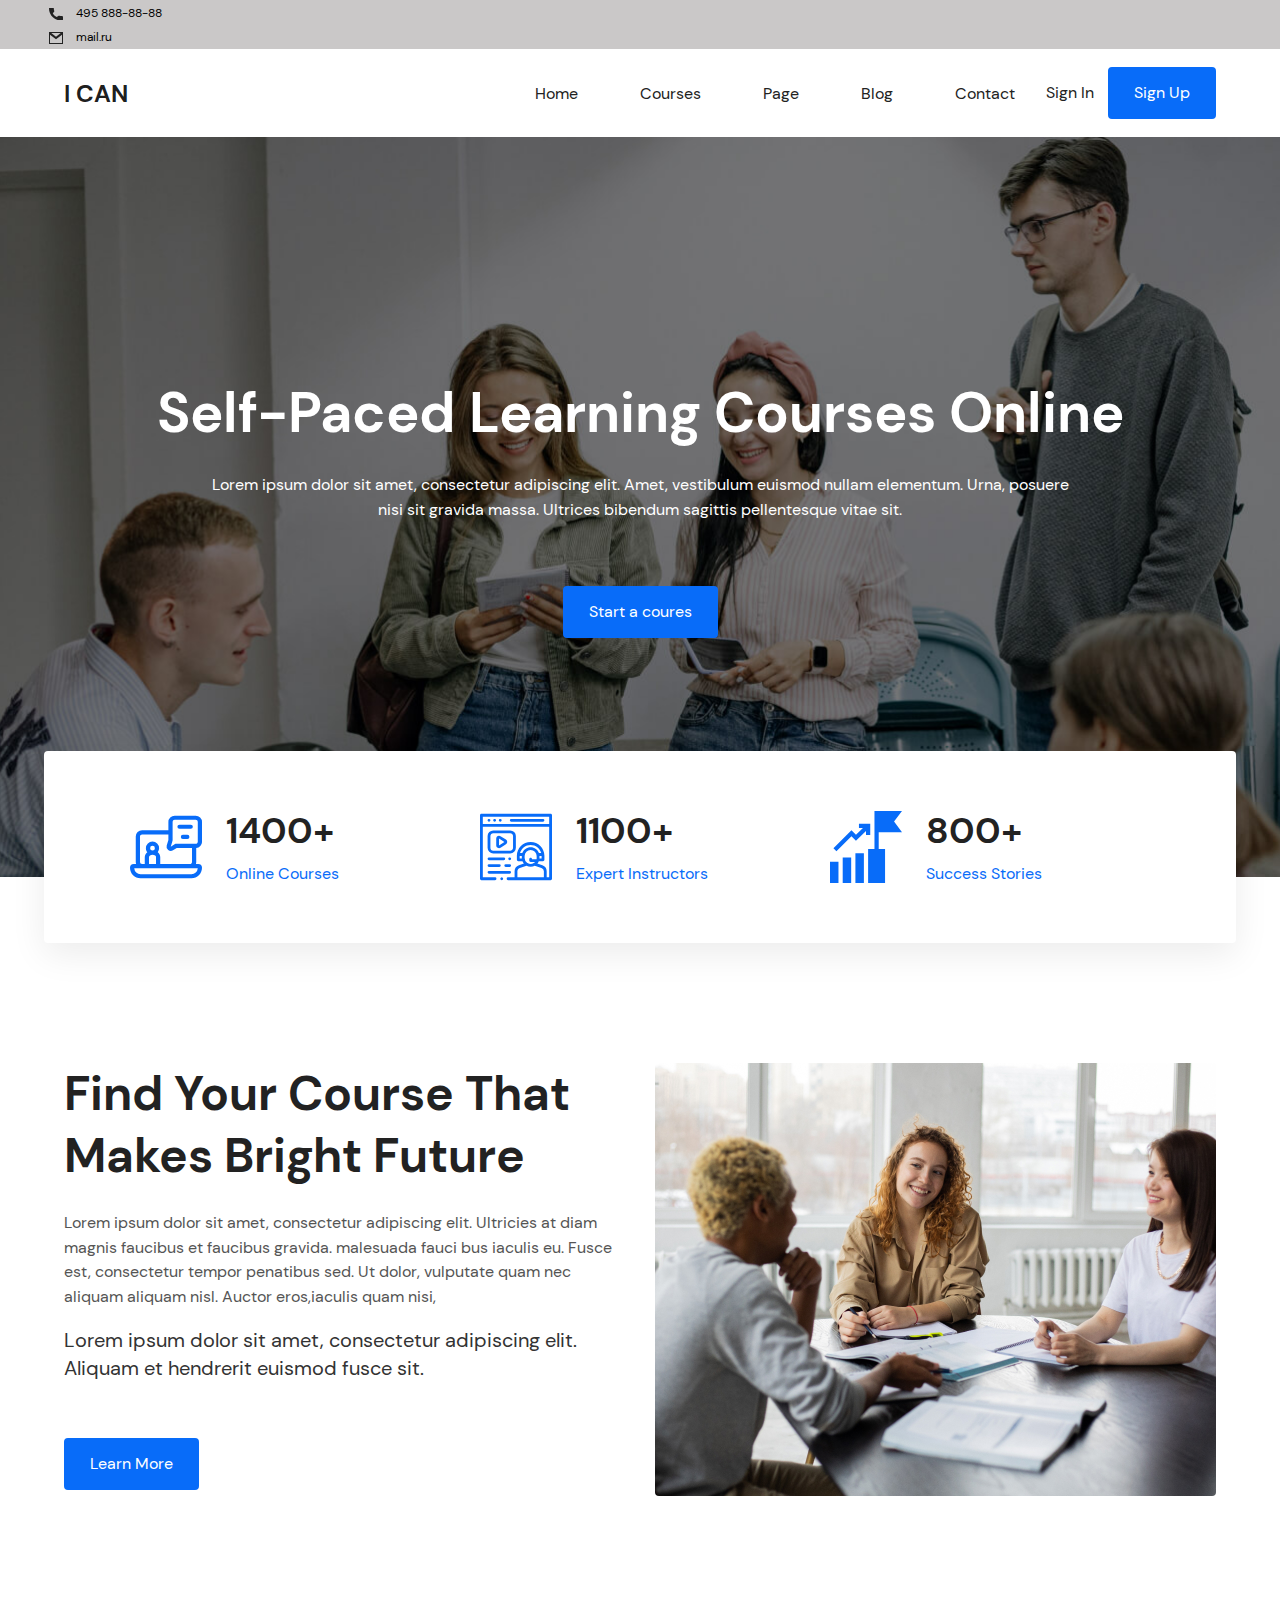
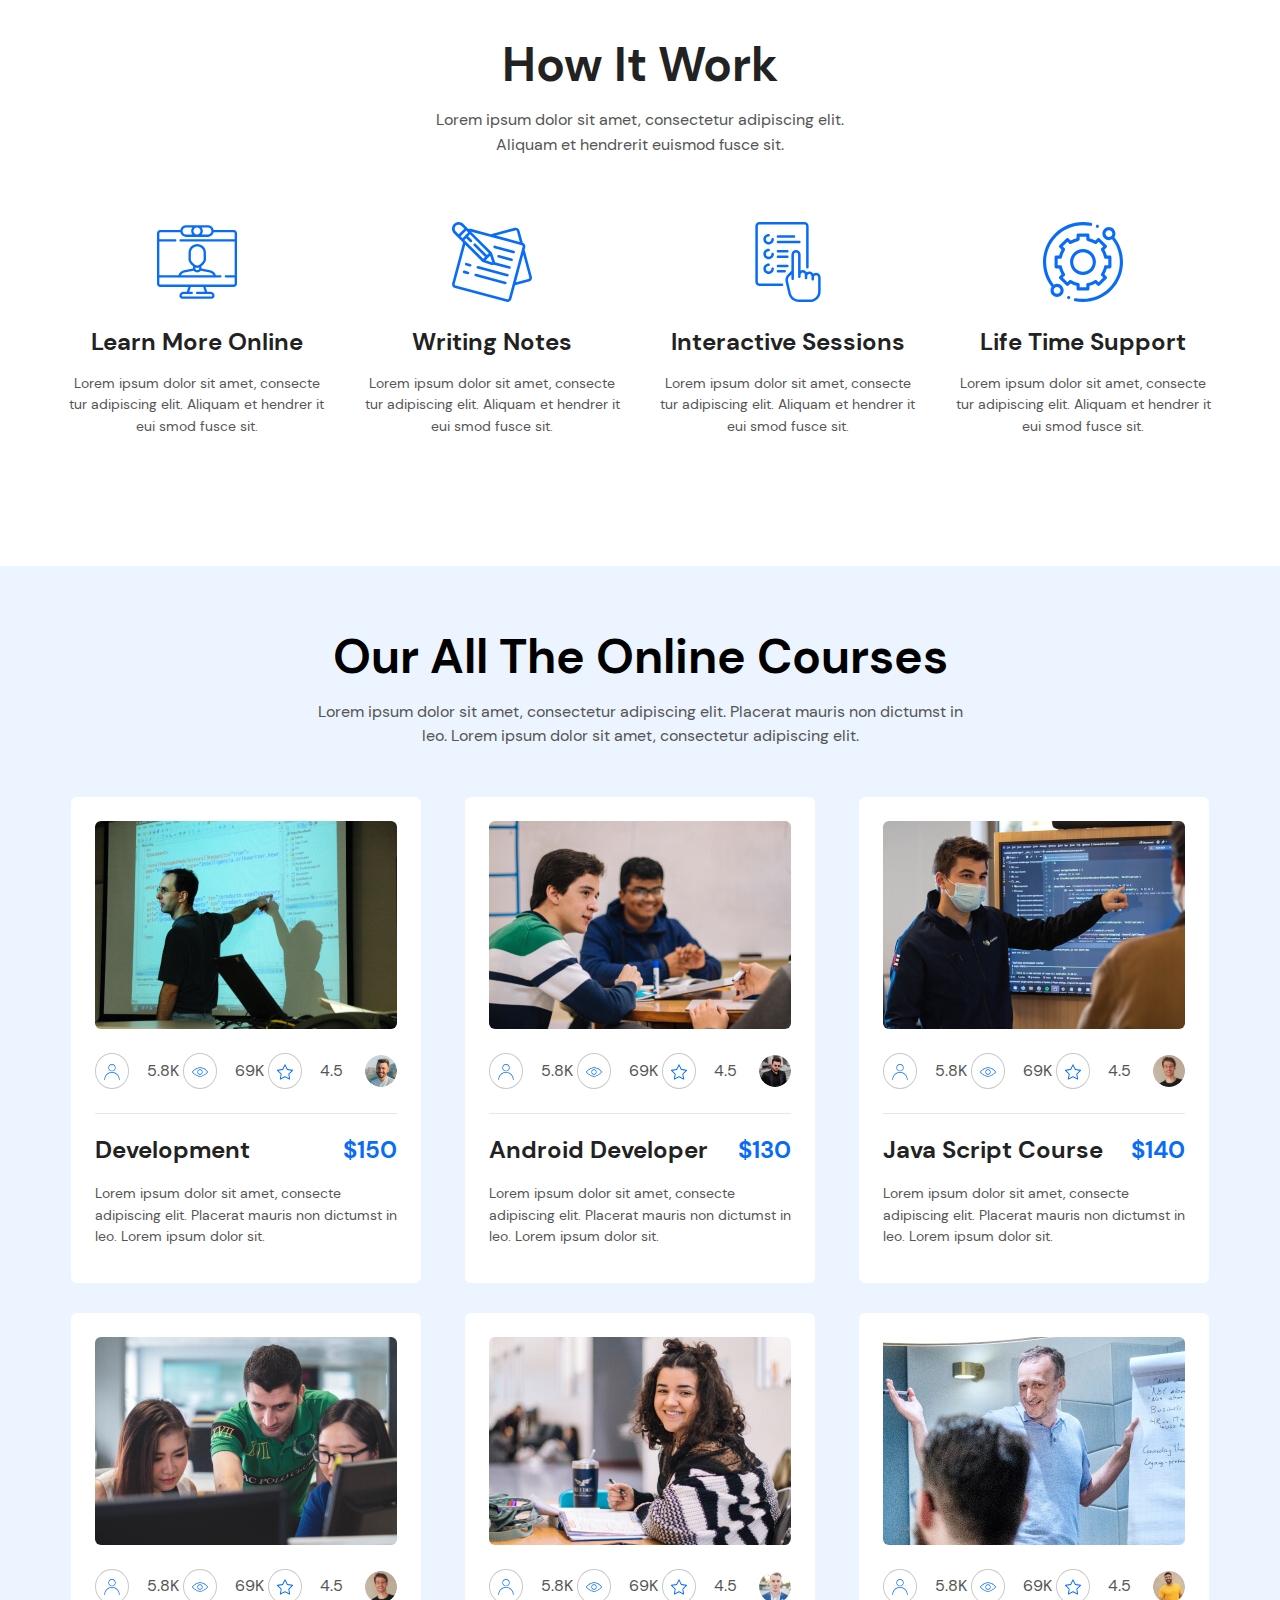
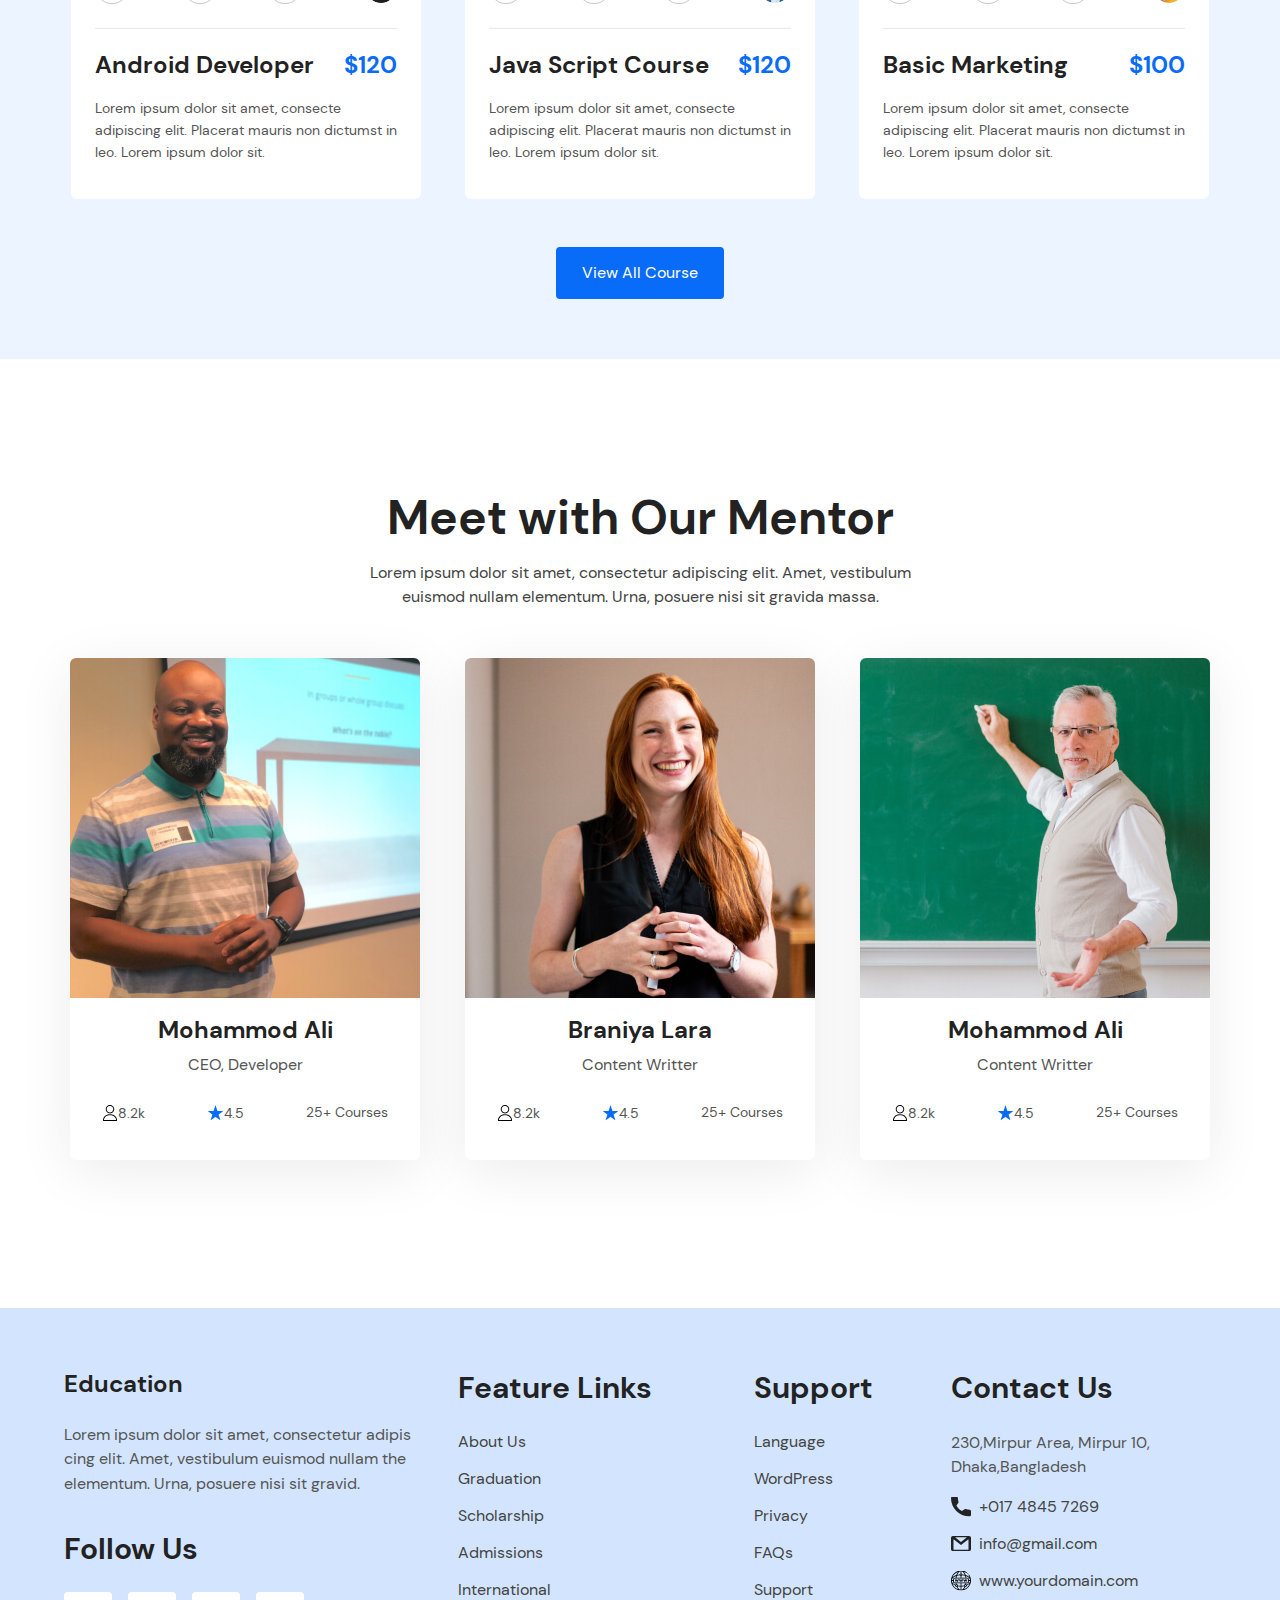
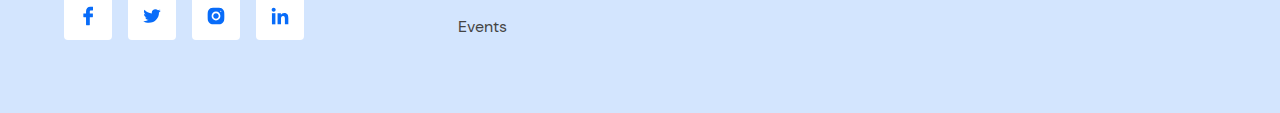
==== index.html @ 91c71908 "added all files" ====
<!DOCTYPE html>
<html lang="zxx">

<head>
  <meta charset="UTF-8">
  <meta http-equiv="X-UA-Compatible" content="IE=edge">
  <meta name="viewport" content="width=device-width, initial-scale=1.0">
  <title>EDUCATION</title>
  <!-- FONTAWESOME -->
  <link rel="stylesheet" href="https://cdnjs.cloudflare.com/ajax/libs/font-awesome/6.0.0/css/all.min.css"
    integrity="sha512-9usAa10IRO0HhonpyAIVpjrylPvoDwiPUiKdWk5t3PyolY1cOd4DSE0Ga+ri4AuTroPR5aQvXU9xC6qOPnzFeg=="
    crossorigin="anonymous" referrerpolicy="no-referrer" />
  <!-- BOOTSTRAP -->
  <link rel="stylesheet" href="https://cdn.jsdelivr.net/npm/bootstrap@4.3.1/dist/css/bootstrap.min.css"
    integrity="sha384-ggOyR0iXCbMQv3Xipma34MD+dH/1fQ784/j6cY/iJTQUOhcWr7x9JvoRxT2MZw1T" crossorigin="anonymous">
  <!-- Stylesheets -->
  <link rel="stylesheet" href="css/normalize.css">
  <link rel="stylesheet" href="css/styles.css">
</head>

<body>
  
  <div class="top-box">
    <div class="container">
      <div class="row">
        <div class="col-xs-12">
          <ul class="top-list">
            <li>
              <a class="text-decoration-none" href="#"><img src="imgs/phone_icon.svg" alt="img">
                495 888-88-88 </a>
            </li>
            <a href="mailto:mail.ru" class="text-decoration-none">
              <li class=" justify-content-end">
                <img src="imgs/mail_icon.svg" alt="">
                mail.ru
              </li>
            </a>
           
          </ul>
        </div>
      </div>
    </div>

    
  </div>
  
  
  <!-- SITE-HEADER -->
  <header class="site-header" id="Home">
    <nav class="navbar navbar-expand-lg navbar-light ">
      <div class="container">
        <a class="navbar-brand site-logo-link" href="#">I CAN</a>
        <button class="navbar-toggler" type="button" data-bs-toggle="collapse" data-bs-target="#navbarNav" aria-controls="navbarNav" aria-expanded="false" aria-label="Toggle navigation">
          <span class="navbar-toggler-icon"></span>
        </button>
        <div class="collapse navbar-collapse justify-content-end text-center" id="navbarNav">
          <ul class="navbar-nav">
            <li class="nav-item sitenav-item">
              <a class="sitenav-item-link" aria-current="page" href="#">Home</a>
            </li>
            <li class="nav-item sitenav-item">
              <a class="sitenav-item-link" href="#">Courses</a>
            </li>
            <li class="nav-item sitenav-item">
              <a class="sitenav-item-link" href="#">Page</a>
            </li>
            <li class="nav-item sitenav-item">
              <a class="sitenav-item-link" href="#">Blog</a>
            </li>
            <li class="nav-item sitenav-item" >
              <a class="sitenav-item-link" href="#">Contact </a>
            </li>
            <div class="header-right justify-content-end nav-item ">
              <a class="site-signin" href="#">Sign In</a> 
              <a class="button header-button" href="#">Sign Up</a>
            </div>
          </ul>
        </div>
        
      </div>
      
    </nav>
  </header>
  <!-- MAIN-CONTENT -->
  <main class="main-content">
    <!-- HERO -->
    <section class="hero">
      <div class="hero-container container">
        <div class="row">
          <div class="col-lg-12 col-md-12 col-xs-12 text-center">
            <h2 class="hero-heading">Self-Paced Learning Courses Online</h2>
            <p class="hero-text">Lorem ipsum dolor sit amet, consectetur adipiscing elit. Amet, vestibulum euismod
              nullam elementum. Urna, posuere nisi sit gravida massa. Ultrices bibendum sagittis pellentesque vitae sit.
            </p>
            <a class="button hero-button" href="#">Start a coures</a>
          </div>
        </div>
      </div>
    </section>
    <!-- HERO-BOTTOM -->
    <section class="hero-bottom">
      <h2 class="visually-hidden">hero-bottom</h2>
      <div class="container hero-bottom-container">
        <div class="row">
          <div class="col-lg-4 col-md-4 col-sm-4 d-flex align-items-center">
            <img class="hero-bottom-img" src="imgs/online-courses.svg" alt="" width="72" height="72">
            <div class="hero-bottom-box">
              <div class="exact-information">1400+</div>
              <div class="about-the-course">Online Courses</div>
            </div>
          </div>
          <div class="col-lg-4 col-md-4 col-sm-4 d-flex align-items-center">
            <img class="hero-bottom-img" src="imgs/expert-instructors.svg" alt="" width="72" height="72">
            <div class="hero-bottom-box">
              <div class="exact-information">1100+</div>
              <div class="about-the-course">Expert Instructors</div>
            </div>
          </div>
          <div class="col-lg-4 col-md-4 col-sm-4 d-flex align-items-center">
            <img class="hero-bottom-img" src="imgs/success-stories.svg" alt="" width="72" height="72">
            <div class="hero-bottom-box">
              <div class="exact-information">800+</div>
              <div class="about-the-course">Success Stories</div>
            </div>
          </div>
        </div>
      </div>
    </section>
    <!-- ====== COURSE STARTING ===== -->
    <section class="course" id="Blog"> 
      <div class="container">
        <div class="row">
          <div class="col-sm-12 col-md-6 col-lg-6 ">
            <h2 class="course-heading">Find Your Course That <br> Makes Bright Future</h2>
            <p class="couse-text-1">Lorem ipsum dolor sit amet, consectetur adipiscing elit. Ultricies at diam magnis
              faucibus et faucibus gravida. malesuada fauci bus iaculis eu. Fusce est, consectetur tempor penatibus sed.
              Ut dolor, vulputate quam nec aliquam aliquam nisl. Auctor eros,iaculis quam nisi, </p>
            <p class="course-text">Lorem ipsum dolor sit amet, consectetur adipiscing elit. Aliquam et hendrerit euismod
              fusce sit. </p> <br>
            <a href="#" class="Learn_more button mb-4">Learn More</a>
          </div>
          <div class="col-sm-12 col-md-6 col-lg-6 text-center">
            <div class="image">
              <img class="course-img" src="imgs/pexels-monstera-1.jpg" alt="jpg" width="595" height="433">
            </div>
          </div>
        </div>
      </div>
    </section>
    <!-- ====== COURSE END ===== -->
    <!-- ====== HOW IT WORK STARTING ===== -->
    <section class="how-it-work" id="Contact">
      <div class="container">
        <div class="row">
          <div class="col-12 text-center">
            <h2 class="how-it-work-heading">How It Work</h2>
            <p class="text-heading">Lorem ipsum dolor sit amet, consectetur adipiscing elit. <br> Aliquam et hendrerit
              euismod fusce sit. </p>
          </div>
        </div>
        <div class="row">
          <div class="col-sm-12 col-md-6 col-lg-3 text-center mt-3">
            <img class="how-it-work-img" src="./imgs/online-learning1.svg" alt="image">
            <h4 class="how-it-work-item-heading">Learn More Online</h4>
            <p class="how-it-work-item-text">Lorem ipsum dolor sit amet, consecte tur adipiscing elit. Aliquam et
              hendrer it eui smod fusce sit.</p>
          </div>
          <div class="col-sm-12 col-md-6 col-lg-3 text-center mt-3">
            <img class="how-it-work-img " src="./imgs/notes1.svg" alt="image">
            <h4 class="how-it-work-item-heading">Writing Notes</h4>
            <p class="how-it-work-item-text">Lorem ipsum dolor sit amet, consecte tur adipiscing elit. Aliquam et
              hendrer it eui smod fusce sit.</p>
          </div>
          <div class="col-sm-12 col-md-6 col-lg-3 text-center mt-3">
            <img class="how-it-work-img " src="./imgs/choices1.svg" alt="image">
            <h4 class="how-it-work-item-heading">Interactive Sessions</h4>
            <p class="how-it-work-item-text">Lorem ipsum dolor sit amet, consecte tur adipiscing elit. Aliquam et
              hendrer it eui smod fusce sit.</p>
          </div>
          <div class="col-sm-12 col-md-6 col-lg-3 text-center mt-3">
            <img class="how-it-work-img " src="./imgs/technical-support1.svg" alt="image">
            <h4 class="how-it-work-item-heading">Life Time Support</h4>
            <p class="how-it-work-item-text">Lorem ipsum dolor sit amet, consecte tur adipiscing elit. Aliquam et
              hendrer it eui smod fusce sit.</p>
          </div>
        </div>
      </div>
    </section>
    <!-- ====== HOW IT WORK END ===== -->
    <!-- ====== OUR-COURSES STARTING ===== -->
    <section class="our-courses" id="Courses">
      <div class="container text-center">
        <div class="row">
          <div class="col-12 text-center">
            <h2 class="our-courses-heading">Our All The Online Courses</h2>
            <p class="our-courses-text">Lorem ipsum dolor sit amet, consectetur adipiscing elit. Placerat mauris non
              dictumst in <br> leo. Lorem ipsum dolor sit amet, consectetur adipiscing elit.</p>
          </div>
        </div>
        <div class="row our-courses-items  text-center">
          <div class="col-sm-12 col-md-6 col-lg-4 text-center our-courses-item">
            <img class="our-courses-img" src="./imgs/wonderlane-unsplash1.jpg" alt="wonderlane" width="320"
              height="208">
            <div class="ellipse d-flex justify-content-between">
              <div class="observers d-flex">
                <button class="user-button"><img class="user-img" src="./imgs/user(2)1.svg" alt="user"></button>
                <div class="followers">5.8K</div>
              </div>
              <div class="observers d-flex">
                <button class="user-button"><img class="user-img" src="./imgs/visibility1.svg"
                    alt="visibility"></button>
                <div class="followers">69K</div>
              </div>
              <div class="observers d-flex">
                <button class="user-button" type="button"><img class="user-img" src="./imgs/star1.svg"
                    alt="star"></button>
                <div class="followers">4.5</div>
              </div>
              <img class="ellipse-img" src="imgs/development-man.jpg" alt="Ellipse" width="32" height="32">
            </div>
            <div class="sciense">
              <div class="course-price d-flex justify-content-between">
                <h4 class="ellipse-heading">Development</h4>
                <span class="ellipce-pricing">$150</span>
              </div>
              <p>Lorem ipsum dolor sit amet, consecte adipiscing elit. Placerat mauris non dictumst in leo. Lorem ipsum
                dolor sit.</p>
            </div>


          </div>
          <div class="col-sm-12 col-md-6 col-lg-4 text-center our-courses-item">
            <img class="our-courses-img" src="./imgs/android-developer.jpg" alt="wonderlane" width="320" height="208"
              srcset="imgs/android-developer.jpg 1x, imgs/android-developer@2x.jpg 2x">
            <div class="ellipse d-flex justify-content-between">
              <div class="observers d-flex">
                <button class="user-button"><img class="user-img" src="./imgs/user(2)1.svg" alt="user"></button>
                <div class="followers">5.8K</div>
              </div>
              <div class="observers d-flex">
                <button class="user-button"><img class="user-img" src="./imgs/visibility1.svg"
                    alt="visibility"></button>
                <div class="followers">69K</div>
              </div>
              <div class="observers d-flex">
                <button class="user-button"><img class="user-img" src="./imgs/star1.svg" alt="star"></button>
                <div class="followers">4.5</div>
              </div>
              <img class="ellipse-img" src="imgs/android-developer-man.jpg" alt="Ellipse" width="32" height="32">
            </div>
            <div class="sciense">
              <div class="course-price d-flex justify-content-between">
                <h4 class="ellipse-heading">Android Developer</h4>
                <span class="ellipce-pricing">$130</span>
              </div>
              <p>Lorem ipsum dolor sit amet, consecte adipiscing elit. Placerat mauris non dictumst in leo. Lorem ipsum
                dolor sit.</p>
            </div>


          </div>
          <div class="col-sm-12 col-md-6 col-lg-4 text-center our-courses-item">
            <img class="our-courses-img" src="./imgs/javascript-course.jpg" alt="wonderlane" width="320" height="208"
              srcset="./imgs/javascript-course.jpg 1x, ./imgs/javascript-course@2x.jpg 2x">
            <div class="ellipse d-flex justify-content-between">
              <div class="observers d-flex">
                <button class="user-button"><img class="user-img" src="./imgs/user(2)1.svg" alt="user"></button>
                <div class="followers">5.8K</div>
              </div>
              <div class="observers d-flex">
                <button class="user-button"><img class="user-img" src="./imgs/visibility1.svg"
                    alt="visibility"></button>
                <div class="followers">69K</div>
              </div>
              <div class="observers d-flex">
                <button class="user-button"><img class="user-img" src="./imgs/star1.svg" alt="star"></button>
                <div class="followers">4.5</div>
              </div>
              <img class="ellipse-img" src="./imgs/Ellipse23.svg" alt="Ellipse">
            </div>
            <div class="sciense">
              <div class="course-price d-flex justify-content-between">
                <h4 class="ellipse-heading">Java Script Course</h4>
                <span class="ellipce-pricing">$140</span>
              </div>
              <p>Lorem ipsum dolor sit amet, consecte adipiscing elit. Placerat mauris non dictumst in leo. Lorem ipsum
                dolor sit.</p>
            </div>


          </div>
          <div class="col-sm-12 col-md-6 col-lg-4 text-center our-courses-item">
            <img class="our-courses-img" src="./imgs/android-developer-2.jpg" alt="wonderlane" width="320" height="208"
              srcset="./imgs/android-developer-2.jpg 1x, ./imgs/android-developer-2@2x.jpg 2x">
            <div class="ellipse d-flex justify-content-between">
              <div class="observers d-flex">
                <button class="user-button"><img class="user-img" src="./imgs/user(2)1.svg" alt="user"></button>
                <div class="followers">5.8K</div>
              </div>
              <div class="observers d-flex">
                <button class="user-button"><img class="user-img" src="./imgs/visibility1.svg"
                    alt="visibility"></button>
                <div class="followers">69K</div>
              </div>
              <div class="observers d-flex">
                <button class="user-button"><img class="user-img" src="./imgs/star1.svg" alt="star"></button>
                <div class="followers">4.5</div>
              </div>
              <img class="ellipse-img" src="./imgs/Ellipse23.svg" alt="Ellipse">
            </div>
            <div class="sciense">
              <div class="course-price d-flex justify-content-between">
                <h4 class="ellipse-heading">Android Developer</h4>
                <span class="ellipce-pricing">$120</span>
              </div>
              <p>Lorem ipsum dolor sit amet, consecte adipiscing elit. Placerat mauris non dictumst in leo. Lorem ipsum
                dolor sit.</p>
            </div>


          </div>
          <div class="col-sm-12 col-md-6 col-lg-4 text-center our-courses-item">
            <img class="our-courses-img" src="./imgs/javascript-course-woman.jpg" alt="wonderlane" width="320"
              height="208" srcset="./imgs/javascript-course-woman.jpg 1x, ./imgs/javascript-course-woman@2x.jpg 2x">
            <div class="ellipse d-flex justify-content-between">
              <div class="observers d-flex">
                <button class="user-button"><img class="user-img" src="./imgs/user(2)1.svg" alt="user"></button>
                <div class="followers">5.8K</div>
              </div>
              <div class="observers d-flex">
                <button class="user-button"><img class="user-img" src="./imgs/visibility1.svg"
                    alt="visibility"></button>
                <div class="followers">69K</div>
              </div>
              <div class="observers d-flex">
                <button class="user-button"><img class="user-img" src="./imgs/star1.svg" alt="star"></button>
                <div class="followers">4.5</div>
              </div>
              <img class="ellipse-img" src="./imgs/javascript-course-mentor-2.jpg" alt="Ellipse" width="32" height="32">
            </div>
            <div class="sciense">
              <div class="course-price d-flex justify-content-between">
                <h4 class="ellipse-heading">Java Script Course</h4>
                <span class="ellipce-pricing">$120</span>
              </div>
              <p>Lorem ipsum dolor sit amet, consecte adipiscing elit. Placerat mauris non dictumst in leo. Lorem ipsum
                dolor sit.</p>
            </div>


          </div>
          <div class="col-sm-12 col-md-6 col-lg-4 text-center our-courses-item">
            <img class="our-courses-img" src="./imgs/basic-marketing.jpg" alt="wonderlane" width="320" height="208"
              srcset="./imgs/basic-marketing.jpg 1x, ./imgs/basic-marketing@2x.jpg 2x">
            <div class="ellipse d-flex justify-content-between">
              <div class="observers d-flex">
                <button class="user-button"><img class="user-img" src="./imgs/user(2)1.svg" alt="user"></button>
                <div class="followers">5.8K</div>
              </div>
              <div class="observers d-flex">
                <button class="user-button"><img class="user-img" src="./imgs/visibility1.svg"
                    alt="visibility"></button>
                <div class="followers">69K</div>
              </div>
              <div class="observers d-flex">
                <button class="user-button"><img class="user-img" src="./imgs/star1.svg" alt="star"></button>
                <div class="followers">4.5</div>
              </div>
              <img class="ellipse-img" src="imgs/basic-marketing-mentor.jpg" alt="Ellipse" width="32" height="32">
            </div>
            <div class="sciense">
              <div class="course-price d-flex justify-content-between">
                <h4 class="ellipse-heading">Basic Marketing</h4>
                <span class="ellipce-pricing">$100</span>
              </div>
              <p>Lorem ipsum dolor sit amet, consecte adipiscing elit. Placerat mauris non dictumst in leo. Lorem ipsum
                dolor sit.</p>
            </div>


          </div>

        </div>
        <a class="our-courses-button button" href="#">View All Course</a>
      </div>
    </section>
    <!-- ====== OUR-COURSES END ===== -->
    <!-- MENTORS -->
    <section class="mentors" id="Page">
      <div class="mentors-container container">
        <h2 class="mentors-heading text-center">Meet with Our Mentor</h2>
        <p class="mentors-theme text-center">Lorem ipsum dolor sit amet, consectetur adipiscing elit. Amet, vestibulum
          euismod nullam elementum. Urna, posuere nisi sit gravida massa.</p>
        <div class="row d-flex mentors-list text-center">
          <div class="col-lg-4 col-md-4 col-sm-4 mentors-item text-center">
            <img class="mentors-item-img" src="imgs/developer.jpg" alt="developer" width="368" height="340"
              srcset="imgs/developer.jpg 1x, imgs/developer@2x.jpg 2x">
            <div class="mentors-item-box">
              <h3 class="mentors-item-heading">Mohammod Ali</h3>
              <div class="mentor-field">CEO, Developer</div>
              <div class="observers d-flex justify-content-between">
                <div class="observers-item d-flex">
                  <img class="observers-item-img" src="imgs/user.png" alt="user" width="16" height="16"
                    srcset="imgs/user.png 1x , imgs/user@2x.png 2x">
                  <div class="views">8.2k</div>
                </div>
                <div class="observers-item d-flex">
                  <img class="observers-item-img" src="imgs/star.svg" alt="user" width="16" height="16">
                  <div class="views">4.5</div>
                </div>
                <div class="courses-number">25+ Courses</div>
              </div>
            </div>
          </div>
          <div class="col-lg-4 col-md-4 col-sm-4 mentors-item text-center">
            <img class="mentors-item-img" src="imgs/content-writter-girl.jpg" alt="content-writter-girl" width="368"
              height="340" srcset="imgs/content-writter-girl.jpg 1x, imgs/content-writter-girl@2x.jpg 2x">
            <div class="mentors-item-box">
              <h3 class="mentors-item-heading">Braniya Lara</h3>
              <div class="mentor-field">Content Writter</div>
              <div class="observers d-flex justify-content-between">
                <div class="observers-item d-flex">
                  <img class="observers-item-img" src="imgs/user.png" alt="user" width="16" height="16"
                    srcset="imgs/user.png 1x , imgs/user@2x.png 2x">
                  <div class="views">8.2k</div>
                </div>
                <div class="observers-item d-flex">
                  <img class="observers-item-img" src="imgs/star.svg" alt="user" width="16" height="16">
                  <div class="views">4.5</div>
                </div>
                <div class="courses-number">25+ Courses</div>
              </div>
            </div>
          </div>
          <div class="col-lg-4 col-md-4 col-sm-4 mentors-item text-center">
            <img class="mentors-item-img" src="imgs/content-writter-man.jpg" alt="content-writter-man" width="368"
              height="340" srcset="imgs/content-writter-man.jpg 1x, imgs/content-writter-man@2x.jpg 2x">
            <div class="mentors-item-box">
              <h3 class="mentors-item-heading">Mohammod Ali</h3>
              <div class="mentor-field">Content Writter</div>
              <div class="observers d-flex justify-content-between">
                <div class="observers-item d-flex">
                  <img class="observers-item-img" src="imgs/user.png" alt="user" width="16" height="16"
                    srcset="imgs/user.png 1x , imgs/user@2x.png 2x">
                  <div class="views">8.2k</div>
                </div>
                <div class="observers-item d-flex">
                  <img class="observers-item-img" src="imgs/star.svg" alt="user" width="16" height="16">
                  <div class="views">4.5</div>
                </div>
                <div class="courses-number">25+ Courses</div>
              </div>
            </div>
          </div>
        </div>
      </div>
    </section>

    <!-- MOBILNI -->
    <section class="phone">
      <div class="container">
        <div class="row"> 
          <div class="col-xs-12 phone-links text-center">
            <a class="phone-link" href="#"><img src="imgs/robototexnika.jpg" alt="roboto"><span class="roboto">robototexnika</span></a>
            <a class="phone-link" href="#"><img src="imgs/mental-arifmetika.jpg" alt=""><span class="mentalarifmetika">mental arifmetika</span></a>
            <a class="phone-link" href="#"><img src="imgs/emglish.jpg" alt=""><span class="english">english</span></a>
            <a class="phone-link" href="#"><span class="phone-subject5"></span></a>
          </div>
        </div>
      </div>
      <div class="link">
        <a href=""></a>
      </div>
    </section>

  </main>
  <!-- SITE-FOOTER -->
  <footer class="site-footer">
    <div class="container footer-container">
      <div class="row footer-list">
        <div class="col-lg-4 footer-left">
          <a class="site-logo-link" href="#">Education</a>
          <p class="footer-left-text">Lorem ipsum dolor sit amet, consectetur adipis cing elit. Amet, vestibulum euismod
            nullam the elementum. Urna, posuere nisi sit gravid.</p>
          <h3 class="footer-heading">Follow Us</h3>
          <ul class="social-media-list">
            <li class="social-media-item">
              <a class="social-media-item-link" href="#">
                <img class="social-media-item-img" src="imgs/Facebook.svg" alt="" width="20" height="20">
              </a>
            </li>
            <li class="social-media-item">
              <a class="social-media-item-link" href="#">
                <img class="social-media-item-img" src="imgs/Twitter.svg" alt="" width="20" height="20">
              </a>
            </li>
            <li class="social-media-item">
              <a class="social-media-item-link" href="#">
                <img class="social-media-item-img" src="imgs/Instagram.svg" alt="" width="20" height="20">
              </a>
            </li>
            <li class="social-media-item">
              <a class="social-media-item-link" href="#">
                <img class="social-media-item-img" src="imgs/LinkedIn.svg" alt="" width="20" height="20">
              </a>
            </li>
          </ul>
        </div>
        <div class="col-lg-3 feature-links">
          <h3 class="feature-links-heading">Feature Links</h3>
          <ul class="feature-links-list">
            <li class="feature-links-item">
              <a class="feature-links-item-link" href="#">About Us</a>
            </li>
            <li class="feature-links-item">
              <a class="feature-links-item-link" href="#">Graduation</a>
            </li>
            <li class="feature-links-item">
              <a class="feature-links-item-link" href="#">Scholarship</a>
            </li>
            <li class="feature-links-item">
              <a class="feature-links-item-link" href="#">Admissions</a>
            </li>
            <li class="feature-links-item">
              <a class="feature-links-item-link" href="#">International</a>
            </li>
            <li class="feature-links-item">
              <a class="feature-links-item-link" href="#">Events</a>
            </li>
          </ul>
        </div>
        <div class="col-lg-2 feature-links">
          <h3 class="feature-links-heading">Support</h3>
          <ul class="feature-links-list">
            <li class="feature-links-item">
              <a class="feature-links-item-link" href="#">Language</a>
            </li>
            <li class="feature-links-item">
              <a class="feature-links-item-link" href="#">WordPress</a>
            </li>
            <li class="feature-links-item">
              <a class="feature-links-item-link" href="#">Privacy</a>
            </li>
            <li class="feature-links-item">
              <a class="feature-links-item-link" href="#">FAQs</a>
            </li>
            <li class="feature-links-item">
              <a class="feature-links-item-link" href="#">Support</a>
            </li>

          </ul>
        </div>
        <div class="col-lg-3 contact-us">
          <h3 class="contact-us-heading">Contact Us</h3>
          <div class="company-adress">230,Mirpur Area, Mirpur 10, Dhaka,Bangladesh</div>
          <div class="company-source">
            <img class="company-source-img" src="imgs/call.svg" alt="" width="20" height="20">
            <div class="company-source-text">+017 4845 7269</div>
          </div>
          <div class="company-source">
            <img class="company-source-img" src="imgs/gmail.svg" alt="" width="20" height="20">
            <div class="company-source-text">info@gmail.com</div>
          </div>
          <div class="company-source">
            <img class="company-source-img" src="imgs/domain.svg" alt="" width="20" height="20">
            <div class="company-source-text">www.yourdomain.com</div>
          </div>
        </div>
      </div>
    </div>
  </footer>

  <div id="top">
    <img src="imgs/top1.png" alt="scroll">
  </div>

  <script src="https://cdn.jsdelivr.net/npm/bootstrap@5.1.3/dist/js/bootstrap.bundle.min.js" integrity="sha384-ka7Sk0Gln4gmtz2MlQnikT1wXgYsOg+OMhuP+IlRH9sENBO0LRn5q+8nbTov4+1p" crossorigin="anonymous"></script>
  <script src="js/jquery-3.2.0.min.js"></script>
  <script src="js/main.js"></script>
</body>

</html>
---- css/styles.css ----
/* CUSTOM PROPERTY */
:root{
  --primary-color: #222;
  --text-color: #555;
  --bg-color: #086CF9;
}
/* FONTS */
@font-face {
  font-family: 'DM Sans';
  font-style: normal;
  font-weight: 400;
  font-display: swap;
  src: url('../fonts/dm-sans-v10-latin-regular.woff2') format('woff2'),
       url('../fonts/dm-sans-v10-latin-regular.woff') format('woff');
}
@font-face {
  font-family: 'DM Sans';
  font-style: normal;
  font-weight: 500;
  font-display: swap;
  src: url('../fonts/dm-sans-v10-latin-500.woff2') format('woff2'),
       url('../fonts/dm-sans-v10-latin-500.woff') format('woff');
}
@font-face {
  font-family: 'DM Sans';
  font-style: normal;
  font-weight: 700;
  font-display: swap;
  src: url('../fonts/dm-sans-v10-latin-700.woff2') format('woff2'),
       url('../fonts/dm-sans-v10-latin-700.woff') format('woff');
}
/* GLOBAL */
html{
  box-sizing: border-box;
  height: 100%;
  scroll-behavior: smooth;
  overflow-x: hidden;
}
*,*::after,*::before{
  box-sizing: border-box;
}
body{
  display: flex;
  flex-direction: column;
  height: 100%;
  padding: 0;
  margin: 0;
  font-family:'DM Sans', "Arial", sans-serif;
  font-weight: normal;
  font-size: 14px;
  line-height: 24px;
  background-color: #fff;
  color: var(--primary-color);
}
img{
  max-width: 100%;
  height: auto;
  object-fit: cover;
}
ul{
  margin: 0;
  padding: 0;
  list-style: none;
}
a{
  text-decoration: none;
}
.visually-hidden {
  clip: rect(0 0 0 0);
  clip-path: inset(50%);
  height: 1px;
  overflow: hidden;
  position: absolute;
  white-space: nowrap;
  width: 1px;
}

/* CONTAINER  */
.container{
  width: 100%;
  max-width: 1192px;
  padding-right: 20px;
  padding-left: 20px;
  margin-right: auto;
  margin-left: auto;
}
.top-box{
  background-color: rgb(202, 200, 200);
}
.top-list a{
  color: #000;
  font-size: 12px;

}
.top-list a img{
  width: 14px;
  height: 12px;
  margin-right: 10px;
}

/* MAIN CONTENT  */
.main-content{
  flex-grow: 1;
}

/* SITE-HEADER */
.site-header {
  padding-top: 10px;
  padding-bottom: 10px;
}
.site-logo-link {
  display: flex;
  font-weight: 700;
  font-size: 24px;
  line-height: 31px;
  color: var(--primary-color);
  text-decoration: none;
  transition: opacity 0.4s ease, color 0.4s ease;
}
.site-logo-link:hover{
  opacity: 0.8;
  color: var(--bg-color);
  text-decoration: none;
}
.site-logo-link:active{
  opacity: 0.6;
}
.sitenav-item {
  padding-top: 15px;
  margin: 0 31px;
}
.sitenav-item-link {
  font-size: 16px;
  line-height: 155%;
  text-decoration: none;
  color: var(--primary-color);
  transition: opacity 0.4s ease, color 0.4s ease;
}
.sitenav-item-link:hover{
  opacity: 0.8;
  color: var(--bg-color);
  text-decoration: none;
}
.sitenav-item-link:active{
  opacity: 0.6;
}
.site-signin {
  display: inline-block;
  margin-right: 10px;
  font-size: 16px;
  line-height: 155%;
  color: var(--primary-color);
  transition: opacity 0.4s ease, color 0.4s ease;
}
.site-signin:hover{
  opacity: 0.8;
  color: var(--bg-color);
  text-decoration: none;
}
.site-signin:active{
  opacity: 0.6;
}
.button {
  display: inline-block;
  padding: 12px 24px;
  font-size: 16px;
  line-height: 24px;
  background-color: var(--bg-color);
  color: #fff;
  border-radius: 4px;
  border: 2px solid var(--bg-color);
  transition: background-color 0.4s ease, color 0.4s ease, border-color 0.4s ease;
  white-space: nowrap;
}
.button:hover{
  border-color: var(--bg-color);
  background-color: transparent;
  color: var(--bg-color);
  text-decoration: none;
  opacity: 0.8;
}
/* HERO */
.hero {
  position: relative;
  z-index: 2;
  height: 740px;
  background-image: url("../imgs/hero-bg.jpg");
  background-repeat: no-repeat;
  background-size: cover;
  background-position: center center;
  color: #fff;
  display: block;
}
.hero-container {
  display: flex;
  flex-direction: column;
  justify-content: center;
  height: 100%;
}
.hero-heading {
  margin-top: 0;
  margin-bottom: 24px;
  font-weight: 700;
  font-size: 56px;
  line-height: 73px;
}
.hero-text {
  max-width: 867px;
  width: 100%;
  margin-top: 0;
  margin-bottom: 64px;
  margin-right: auto;
  margin-left: auto;
  font-weight: 400;
  font-size: 16px;
  line-height: 155%;
}
.hero-button:hover {
  color: #fff;
}

/* HERO-BOTTOM */
.hero-bottom {
  position: relative;
  z-index: 5;
  display: block;
  margin-top: -126px;
}
.hero-bottom-container {
  padding: 56px 86px;
  box-shadow: 0px 11px 35px rgba(0, 0, 0, 0.08);
  border-radius: 4px;
  background-color:#fff;
}
.hero-bottom-img {
  width: 72px;
  height: 72px;
  margin-right: 24px;
}
.exact-information {
  margin-bottom: 8px;
  font-weight: 700;
  font-size: 36px;
  line-height: 47px;
}
.about-the-course {
  font-size: 16px;
  line-height: 155%;
  color: var(--bg-color);
}

/* COURSE */
.course {
  padding-top: 120px;
  padding-bottom: 120px;
  display: block;
}
.course-heading {
  margin-top: 0;
  margin-bottom: 24px;
  font-weight: 700;
  font-size: 48px;
  line-height: 62px;
}
.couse-text-1 {
  margin-top: 0;
  margin-bottom: 16px;
  font-size: 16px;
  line-height: 155%;
  color: var(--text-color);
}
.course-text {
  margin-top: 0;
  margin-bottom: 32px;
  font-size: 20px;
  line-height: 28px;
  color: #333;
}
.course-img {
  width: 595px;
  height: 433px;
  border-radius: 4px;
}

/* HOW-IT-WORKS */
.how-it-work {
  margin-bottom: 128px;
  display: block;
}
.how-it-work-heading {
  margin-top: 0;
  margin-bottom: 12px;
  font-weight: 700;
  font-size: 48px;
  line-height: 62px;
}
.text-heading {
  margin-top: 0;
  margin-bottom: 48px;
  font-size: 16px;
  line-height: 155%;
  color: var(--text-color);
}

.how-it-work-img {
  width: 80px;
  height: 80px;
  margin-bottom: 24px;
}
.how-it-work-item-heading{
  margin-top: 0;
  margin-bottom: 16px;
  font-weight: 700;
  font-size: 24px;
  line-height: 31px;
}
.how-it-work-item-text{
  margin: 0;
  font-size: 14px;
  line-height: 155%;
  color: var(--text-color);
}

/* OUR-COURSES */
.our-courses {
  padding-top: 60px;
  padding-bottom: 60px;
  background-color: #ECF4FF;
  display: block;
}
.our-courses-heading {
  margin-top: 0;
  margin-bottom: 12px;
  font-weight: 700;
  font-size: 48px;
  line-height: 62px;
  color: #000000;
}
.our-courses-text {
  margin-top: 0;
  margin-bottom: 48px;
  font-size: 16px;
  line-height: 155%;
  color: var(--text-color);
}
.our-courses-items{
  margin-bottom: 18px;

}
.our-courses-item{
  max-width: 350px;
  width: 100%;
  padding: 24px 24px 35px 24px;
  margin: auto;
  margin-bottom: 30px;
  border-radius: 6px;
  background-color: #fff;
}
.our-courses-img {
  width: 320px;
  height: 208px;
  margin-bottom: 24px;
  border-radius: 6px;
}
.ellipse {
  align-items: center;
  margin-bottom: 24px;
}
.observers {
  display: flex;
  align-items: center;
}
.user-button {
  margin: 0;
  margin-right: 18px;
  padding: 8px;
  border-radius: 50%;
  border: 0.6px solid #C8C8C8;
  background-color: #fff;
}
.user-img {
  width: 16px;
  height: 16px;
}
.followers {
  font-size: 16px;
  line-height: 155%;
  color: var(--text-color);
}
.ellipse-img {
  margin-left: 18px;
  width: 32px;
  height: 32px;
  border-radius: 50%;
}
.sciense {
  padding-top: 20px;
  border-top: 0.5px solid #E9E8E8;
}
.course-price {
  margin-bottom: 18px;
}
.course-price ~ p{
  margin: 0;
  font-size: 14px;
  line-height: 155%;
  color: var(--text-color);
  text-align: left;
}
.ellipse-heading{
  margin: 0;
  font-weight: 700;
  font-size: 24px;
  line-height: 31px;
}
.ellipce-pricing{
  font-weight: 700;
  font-size: 24px;
  line-height: 31px;
  color: #086CF9;
}

/* MENTORS */
.mentors {
  padding-top: 128px;
  padding-bottom: 128px;
  display: block;
}
.mentors-heading {
  margin-top: 0;
  margin-bottom: 12px;
  font-weight: 700;
  font-size: 48px;
  line-height: 62px;
}
.mentors-theme {
  max-width: 551px;
  width: 100%;
  margin: 0 auto 48px auto;
  font-size: 16px;
  line-height: 155%;
  color: #444;
}
.mentors-item{
  max-width: 350px;
  width: 100%;
  padding: 0;
  padding-bottom: 36px;
  margin: auto;
  margin-bottom: 20px;
  box-shadow: 0px 11px 55px rgba(0, 0, 0, 0.08);
  border-radius: 6px;
  /* text-align: center; */
}
.mentors-item:not(:last-child){
  margin-right: 24px;
}
.mentors-item-box{
  padding-left: 32px;
  padding-right: 32px;
}
.mentors-item-img {
  margin-bottom: 16px;
  width: 368px;
  height: 340px;
  border-radius: 6px 6px 0px 0px;
}
.mentors-item-heading {
  margin-top: 0;
  margin-bottom: 8px;
  font-weight: 700;
  font-size: 24px;
  line-height: 31px;
}
.mentor-field {
  margin-top: 0;
  margin-bottom: 24px;
  font-size: 16px;
  line-height: 155%;
  color: var(--text-color);
}
.observers-item {
  display: flex;
  align-items: center;
}
.observers-item-img {
  width: 16px;
  height: 16px;
}
.views {
  font-size: 14px;
  line-height: 16px;
  color: var(--text-color);
}
.courses-number {
  font-size: 14px;
  line-height: 155%;
  color: var(--text-color);
}

/* SITE-FOOTER */
.site-footer {
  padding-top: 60px;
  padding-bottom: 60px;
  background-color: #D3E5FE;
}
footer .site-logo-link {
  display: inline-block;
  margin-bottom: 24px;
}
.footer-left-text {
  margin-top: 0;
  margin-bottom: 32px;
  font-size: 16px;
  line-height: 155%;
  color: var(--text-color);
}
.footer-heading {
  margin-top: 0;
  margin-bottom: 24px;
  font-weight: 700;
  font-size: 30px;
  line-height: 39px;
}
.social-media-list {
  display: flex;
}
.social-media-item:not(:last-child){
  margin-right: 16px;
}
.social-media-item-link {
  display: flex;
  padding: 14px;
  border-radius: 4px;
  background-color: #fff;
}
.social-media-item-img {
  width: 20px;
  height: 20px;
}
.feature-links-heading {
  margin-top: 0;
  margin-bottom: 24px;
  font-weight: 700;
  font-size: 30px;
  line-height: 39px;
}
.feature-links-item {
  margin-bottom: 16px;
  font-size: 16px;
  line-height: 21px;
}
.feature-links-item-link {
  color: #444;
}
.contact-us-heading {
  margin-top: 0;
  margin-bottom: 24px;
  font-weight: 700;
  font-size: 30px;
  line-height: 39px;
}
.company-adress {
  margin-bottom: 16px;
  font-size: 16px;
  line-height: 155%;
  color: var(--text-color);
}
.company-source {
  display: flex;
  align-items: center;
  margin-bottom: 16px;
}
.company-source-img {
  width: 20px;
  height: 20px;
  margin-right: 8px;
}
.company-source-text {
  font-size: 16px;
  line-height: 21px;
  color: #444;
}
.phone{
  display: none; 
  width: 100%;
  height: 100%;
}
.phone .phone-links{
  display: flex;
  flex-direction: column;
}
.phone-link{
  position: relative;
}
.phone-link img{
  max-width: 576px;
  height: 350px;
}
.phone-link .roboto{
  position: absolute;
  color: #fff;
  font-size: 35px;
  font-weight: bold;
  text-transform: capitalize;
  top: 65%;
  left: 30%;

}
.phone-link .mentalarifmetika{
  position: absolute;
  color: #fff;
  font-size: 35px;
  font-weight: bold;
  text-transform: capitalize;
  top: 65%;
  left: 30%;

}
.phone-link .english{
  position: absolute;
  color: #fff;
  font-size: 35px;
  font-weight: bold;
  text-transform: capitalize;
  top: 65%;
  left: 30%;

}
#top {
  display: none;
  position: fixed;
  right: 5%;
  bottom: 2%;
  cursor: pointer;
  z-index: 10;
}

#top img {
  padding: 7px;
  border-radius: 3px;
  width: 40px;
  height: 40px;
  background: var(--bg-color);}


@media screen and (max-width: 768px){
  h2{
      font-size: 20px;
  }
  .mt{
      margin-top: 15px;
  }
}

/* MEDIA QUERY */
@media screen and (max-width: 992px) {
  .burger-menu{
    display: block;
  }

}
@media screen and (max-width: 576px) {
  .burger-menu{
    display: block;
  }
  .hero{
    display: none;
  }
  .hero-bottom{
    display: none;
  }
  .course{
    display: none;
  }
  .how-it-work{
    display: none;
  }
  .our-courses{
    display: none;
  }
  .mentors{
    display: none;
  }
  .phone{
    display: block;
  }
  .hero-heading {
    margin-bottom: 12px;
    font-size: 35px;
    line-height: 40px;
  }
  .hero-text {
    max-width: 867px;
    width: 100%;
    margin-top: 0;
    margin-bottom: 64px;
    margin-right: auto;
    margin-left: auto;
    font-weight: 400;
    font-size: 16px;
    line-height: 100%;
  }
  .button {
    display: inline-block;
    padding: 5px 10px;
    font-size: 12px;
    line-height: 12px;
    background-color: var(--bg-color);
    color: #fff;
    border-radius: 4px;
    border: 2px solid var(--bg-color);
    transition: background-color 0.4s ease, color 0.4s ease, border-color 0.4s ease;
    white-space: nowrap;
  }
}



@media
only screen and (-webkit-min-device-pixel-ratio: 2),
only screen and (   min--moz-device-pixel-ratio: 2),
only screen and (     -o-min-device-pixel-ratio: 2/1),
only screen and (        min-device-pixel-ratio: 2),
only screen and (                min-resolution: 192dpi),
only screen and (                min-resolution: 2dppx) {
  .hero{
    background-image: url("../imgs/hero-bg@2x.jpg");
  }

}
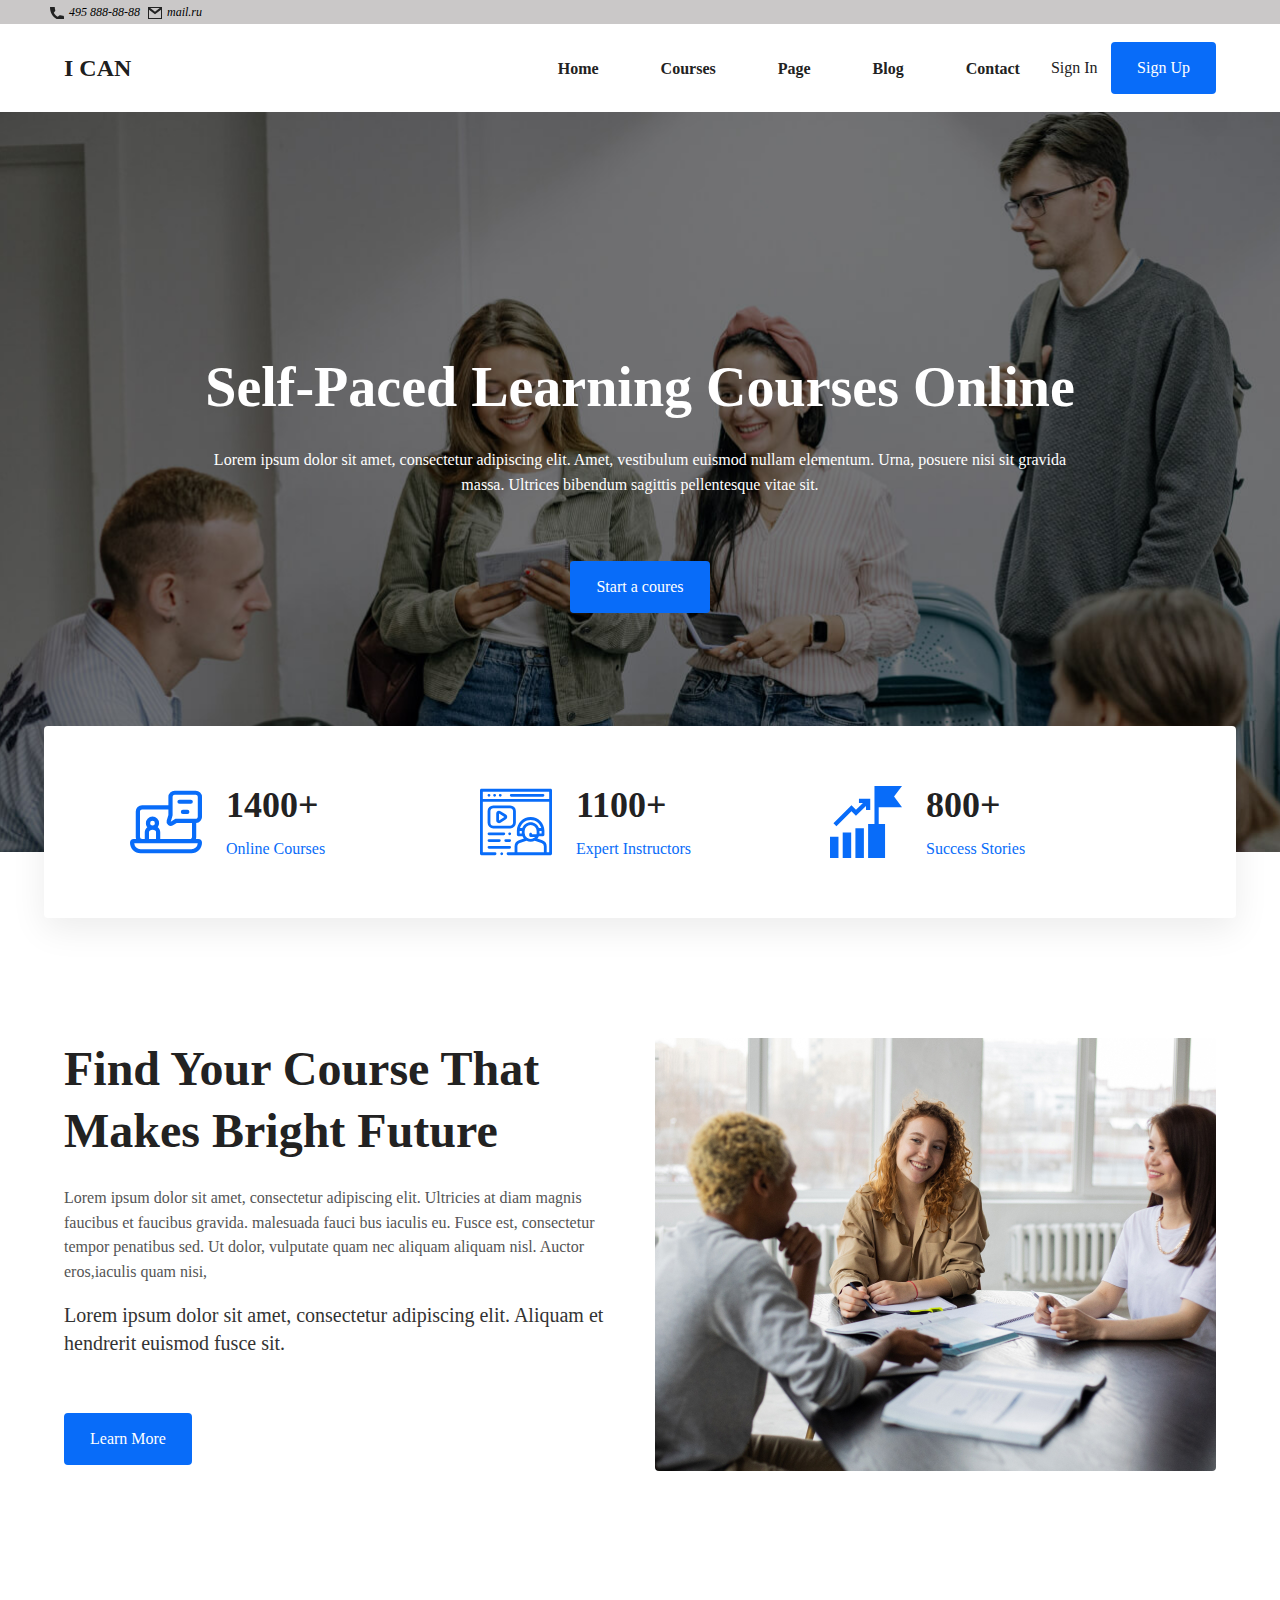
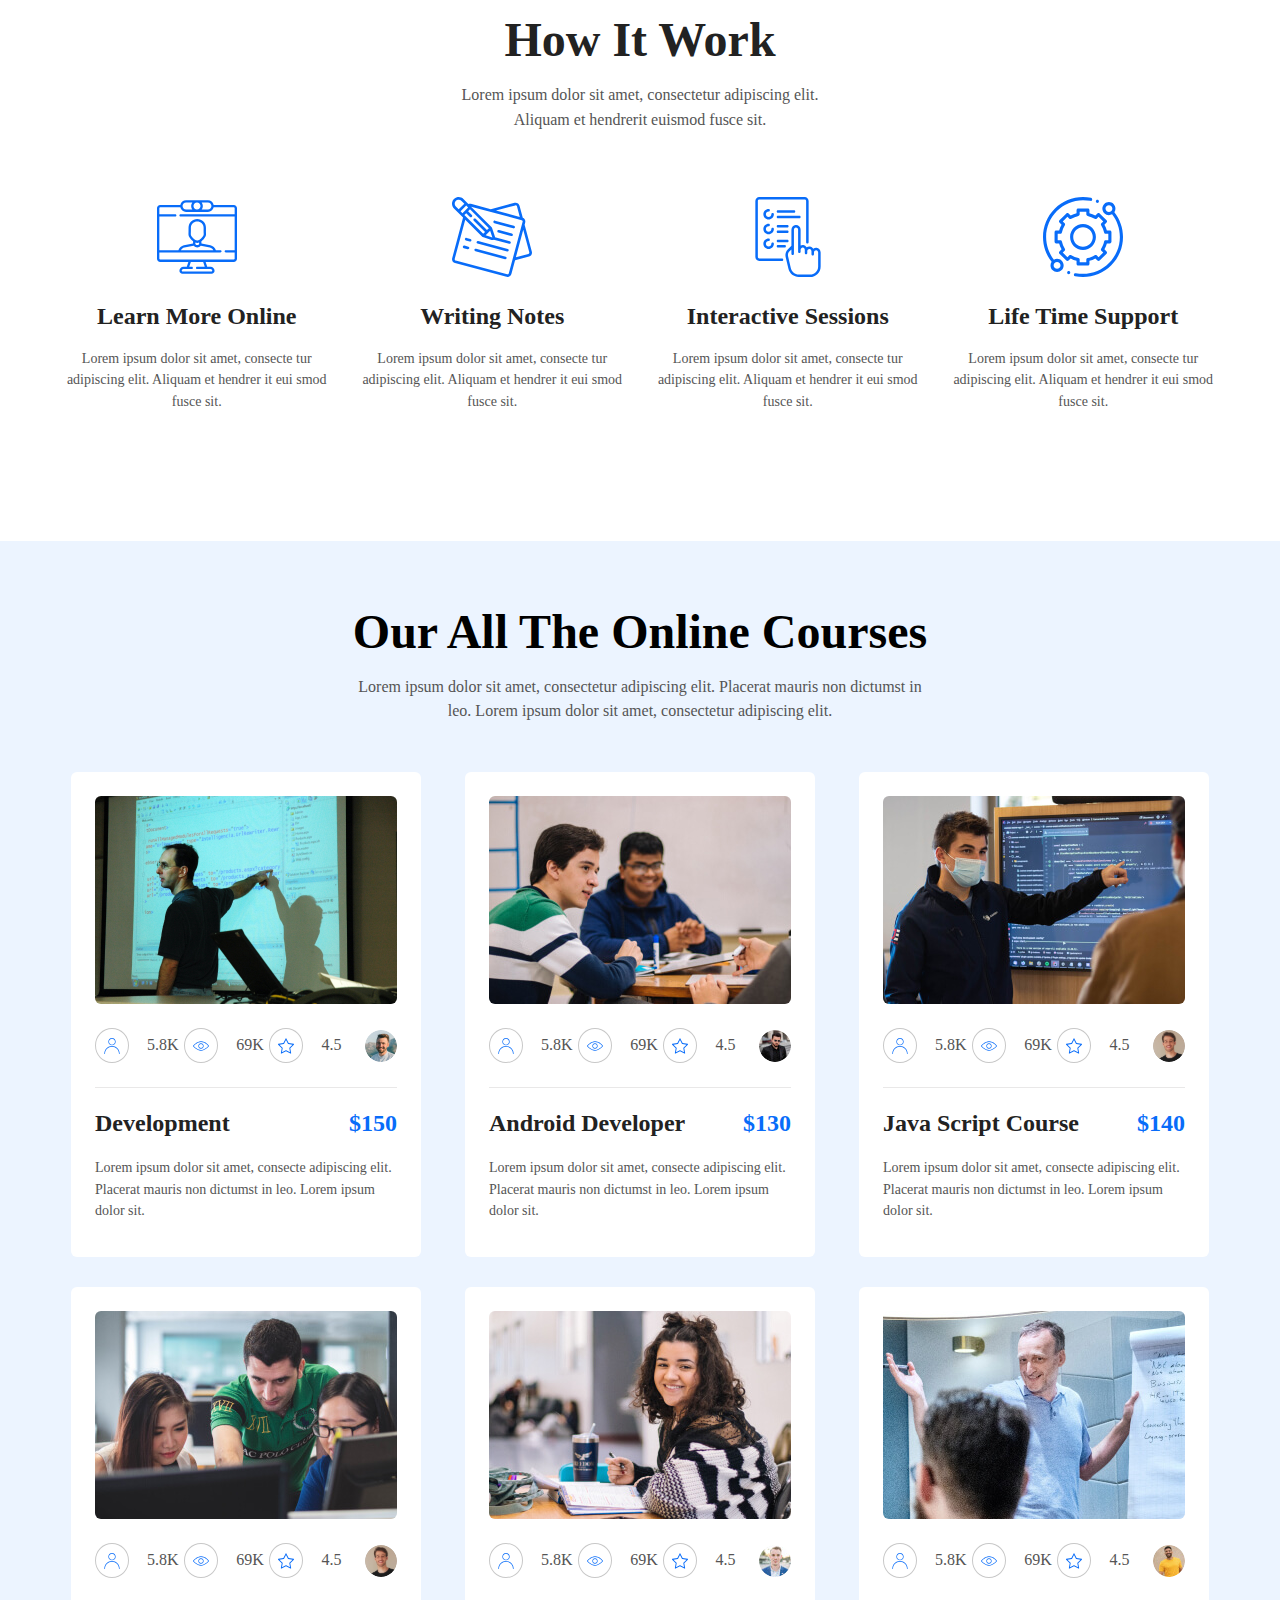
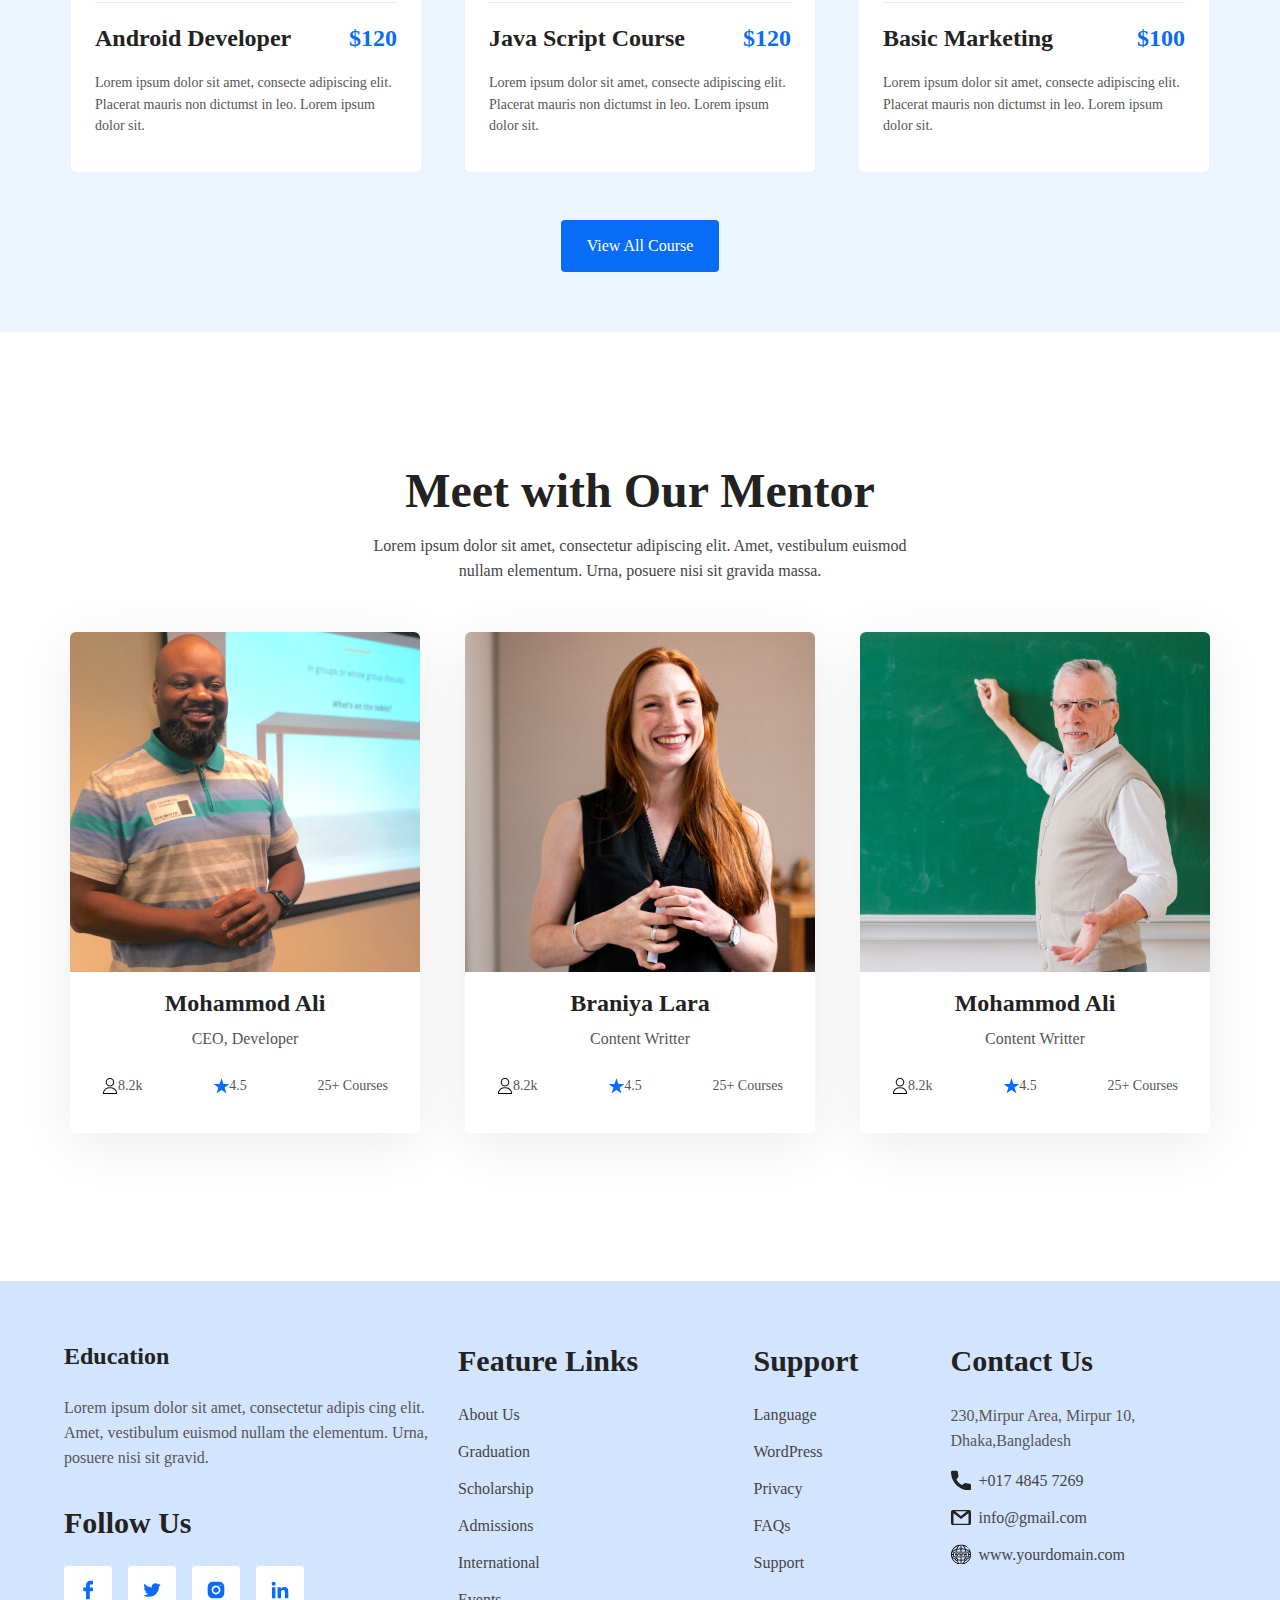
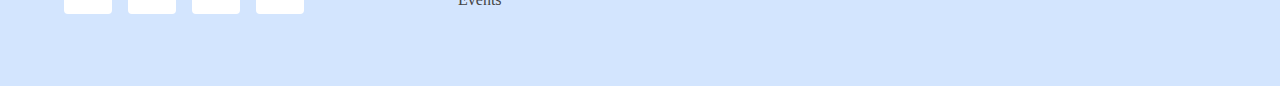
==== commit b8d987dd: "updated" ====
--- a/index.html
+++ b/index.html
@@ -7,9 +7,9 @@
   <meta name="viewport" content="width=device-width, initial-scale=1.0">
   <title>EDUCATION</title>
   <!-- FONTAWESOME -->
-  <link rel="stylesheet" href="https://cdnjs.cloudflare.com/ajax/libs/font-awesome/6.0.0/css/all.min.css"
-    integrity="sha512-9usAa10IRO0HhonpyAIVpjrylPvoDwiPUiKdWk5t3PyolY1cOd4DSE0Ga+ri4AuTroPR5aQvXU9xC6qOPnzFeg=="
-    crossorigin="anonymous" referrerpolicy="no-referrer" />
+  <link rel="preconnect" href="https://fonts.googleapis.com">
+  <link rel="preconnect" href="https://fonts.gstatic.com" crossorigin>
+  <link href="https://fonts.googleapis.com/css2?family=Oswald&display=swap" rel="stylesheet">
   <!-- BOOTSTRAP -->
   <link rel="stylesheet" href="https://cdn.jsdelivr.net/npm/bootstrap@4.3.1/dist/css/bootstrap.min.css"
     integrity="sha384-ggOyR0iXCbMQv3Xipma34MD+dH/1fQ784/j6cY/iJTQUOhcWr7x9JvoRxT2MZw1T" crossorigin="anonymous">
@@ -17,19 +17,18 @@
   <link rel="stylesheet" href="css/normalize.css">
   <link rel="stylesheet" href="css/styles.css">
 </head>
-
 <body>
   
   <div class="top-box">
     <div class="container">
       <div class="row">
-        <div class="col-xs-12">
-          <ul class="top-list">
-            <li>
-              <a class="text-decoration-none" href="#"><img src="imgs/phone_icon.svg" alt="img">
+        <div class="col-xs-12 ml-3">
+          <ul class="top-list row justify-content-end">
+            <li class="top-photo">
+              <a class="text-decoration-none top-link" href="#"><img src="imgs/phone_icon.svg" alt="img">
                 495 888-88-88 </a>
             </li>
-            <a href="mailto:mail.ru" class="text-decoration-none">
+            <a href="mailto:mail.ru" class="text-decoration-none ml-2">
               <li class=" justify-content-end">
                 <img src="imgs/mail_icon.svg" alt="">
                 mail.ru
@@ -50,7 +49,7 @@
     <nav class="navbar navbar-expand-lg navbar-light ">
       <div class="container">
         <a class="navbar-brand site-logo-link" href="#">I CAN</a>
-        <button class="navbar-toggler" type="button" data-bs-toggle="collapse" data-bs-target="#navbarNav" aria-controls="navbarNav" aria-expanded="false" aria-label="Toggle navigation">
+        <button class="navbar-toggler " type="button" data-bs-toggle="collapse" data-bs-target="#navbarNav" aria-controls="navbarNav" aria-expanded="false" aria-label="Toggle navigation">
           <span class="navbar-toggler-icon"></span>
         </button>
         <div class="collapse navbar-collapse justify-content-end text-center" id="navbarNav">
@@ -461,9 +460,66 @@
       <div class="container">
         <div class="row"> 
           <div class="col-xs-12 phone-links text-center">
-            <a class="phone-link" href="#"><img src="imgs/robototexnika.jpg" alt="roboto"><span class="roboto">robototexnika</span></a>
+            <a class="phone-link" href="roboto.html"><img src="imgs/mental-arifmetika.jpg" alt="roboto"><span class="roboto">robototexnika</span></a>
+            <div class="ellipse d-flex justify-content-between">
+              <div class="subject-phone d-flex ">
+                <div class="observers d-flex">
+                  <button class="user-button"><img class="user-img" src="./imgs/user(2)1.svg" alt="user"></button>
+                  <div class="followers">5.8K</div>
+                </div>
+                <div class="observers d-flex">
+                  <button class="user-button"><img class="user-img" src="./imgs/visibility1.svg"
+                      alt="visibility"></button>
+                  <div class="followers">69K</div>
+                </div>
+                <div class="observers d-flex">
+                  <button class="user-button" type="button"><img class="user-img" src="./imgs/star1.svg"
+                      alt="star"></button>
+                  <div class="followers">4.5</div>
+                </div>
+              </div>
+              <a href="roboto.html"><button type="button" class="btn btn-info">To`liq</button>              </a>
+            </div>
             <a class="phone-link" href="#"><img src="imgs/mental-arifmetika.jpg" alt=""><span class="mentalarifmetika">mental arifmetika</span></a>
+            <div class="ellipse d-flex justify-content-between">
+              <div class="subject-phone d-flex ">
+                <div class="observers d-flex">
+                  <button class="user-button"><img class="user-img" src="./imgs/user(2)1.svg" alt="user"></button>
+                  <div class="followers">5.8K</div>
+                </div>
+                <div class="observers d-flex">
+                  <button class="user-button"><img class="user-img" src="./imgs/visibility1.svg"
+                      alt="visibility"></button>
+                  <div class="followers">69K</div>
+                </div>
+                <div class="observers d-flex">
+                  <button class="user-button" type="button"><img class="user-img" src="./imgs/star1.svg"
+                      alt="star"></button>
+                  <div class="followers">4.5</div>
+                </div>
+              </div>
+              <a href="roboto.html"><button type="button" class="btn btn-info">To`liq</button>              </a>
+            </div>
             <a class="phone-link" href="#"><img src="imgs/emglish.jpg" alt=""><span class="english">english</span></a>
+            <div class="ellipse d-flex justify-content-between">
+              <div class="subject-phone d-flex ">
+                <div class="observers d-flex">
+                  <button class="user-button"><img class="user-img" src="./imgs/user(2)1.svg" alt="user"></button>
+                  <div class="followers">5.8K</div>
+                </div>
+                <div class="observers d-flex">
+                  <button class="user-button"><img class="user-img" src="./imgs/visibility1.svg"
+                      alt="visibility"></button>
+                  <div class="followers">69K</div>
+                </div>
+                <div class="observers d-flex">
+                  <button class="user-button" type="button"><img class="user-img" src="./imgs/star1.svg"
+                      alt="star"></button>
+                  <div class="followers">4.5</div>
+                </div>
+              </div>
+              <a href="roboto.html"><button type="button" class="btn btn-info">To`liq</button>              </a>
+            </div>
             <a class="phone-link" href="#"><span class="phone-subject5"></span></a>
           </div>
         </div>
--- a/css/styles.css
+++ b/css/styles.css
@@ -6,28 +6,44 @@
 }
 /* FONTS */
 @font-face {
-  font-family: 'DM Sans';
+  font-family: 'Montserrat';
+  font-style: normal;
+  font-weight: 100;
+  font-display: swap;
+  src: url('../fonts/Montserrat-Thin.ttf') format('ttf'),
+       url('../fonts/Montserrat-ThinItalic.ttf') format('ttf');
+}
+@font-face {
+  font-family: 'Montserrat';
+  font-style: normal;
+  font-weight: 200;
+  font-display: swap;
+  src: url('../fonts/Montserrat-ExtraLight.ttf') format('ttf'),
+       url('../fonts/Montserrat-ExtraLightItalic.ttf') format('ttf');
+}
+@font-face {
+  font-family: 'Montserrat';
   font-style: normal;
   font-weight: 400;
   font-display: swap;
-  src: url('../fonts/dm-sans-v10-latin-regular.woff2') format('woff2'),
-       url('../fonts/dm-sans-v10-latin-regular.woff') format('woff');
+  src: url('../fonts/Montserrat-LightItalic.ttf') format('ttf'),
+       url('../fonts/Montserrat-Light.ttf') format('ttf');
 }
 @font-face {
-  font-family: 'DM Sans';
+  font-family: 'Montserrat';
   font-style: normal;
   font-weight: 500;
   font-display: swap;
-  src: url('../fonts/dm-sans-v10-latin-500.woff2') format('woff2'),
-       url('../fonts/dm-sans-v10-latin-500.woff') format('woff');
+  src: url('../fonts/Montserrat-Medium.ttf') format('ttf'),
+       url('../fonts/Montserrat-MediumItalic.ttf') format('ttf');
 }
 @font-face {
-  font-family: 'DM Sans';
+  font-family: 'Montserrat';
   font-style: normal;
   font-weight: 700;
   font-display: swap;
-  src: url('../fonts/dm-sans-v10-latin-700.woff2') format('woff2'),
-       url('../fonts/dm-sans-v10-latin-700.woff') format('woff');
+  src: url('../fonts/Montserrat-ExtraBold.ttf') format('ttf'),
+       url('../fonts/Montserrat-BoldItalic.ttf') format('ttf');
 }
 /* GLOBAL */
 html{
@@ -45,7 +61,7 @@
   height: 100%;
   padding: 0;
   margin: 0;
-  font-family:'DM Sans', "Arial", sans-serif;
+  font-family:'Montserrat';
   font-weight: normal;
   font-size: 14px;
   line-height: 24px;
@@ -86,6 +102,8 @@
 }
 .top-box{
   background-color: rgb(202, 200, 200);
+  font-style: italic ;
+  font-weight: 200;
 }
 .top-list a{
   color: #000;
@@ -95,7 +113,7 @@
 .top-list a img{
   width: 14px;
   height: 12px;
-  margin-right: 10px;
+  margin-right: 2px;
 }
 
 /* MAIN CONTENT  */
@@ -129,7 +147,11 @@
   padding-top: 15px;
   margin: 0 31px;
 }
+.navbar-light .navbar-toggler{
+  border-color: #000;
+}
 .sitenav-item-link {
+  font-weight: 700;
   font-size: 16px;
   line-height: 155%;
   text-decoration: none;
@@ -581,10 +603,12 @@
   line-height: 21px;
   color: #444;
 }
+/*  MOBILNI  */
 .phone{
   display: none; 
   width: 100%;
   height: 100%;
+  background-color: #e8e9e9;
 }
 .phone .phone-links{
   display: flex;
@@ -594,27 +618,28 @@
   position: relative;
 }
 .phone-link img{
-  max-width: 576px;
-  height: 350px;
+  width: 100%;
 }
 .phone-link .roboto{
   position: absolute;
   color: #fff;
-  font-size: 35px;
+  font-size: 20px;
   font-weight: bold;
   text-transform: capitalize;
+  width: 100%;
   top: 65%;
-  left: 30%;
+  left: 0%;
 
 }
 .phone-link .mentalarifmetika{
   position: absolute;
   color: #fff;
-  font-size: 35px;
+  font-size: 20px;
   font-weight: bold;
   text-transform: capitalize;
+  width: 100%;
   top: 65%;
-  left: 30%;
+  left: 0%;
 
 }
 .phone-link .english{
@@ -623,8 +648,9 @@
   font-size: 35px;
   font-weight: bold;
   text-transform: capitalize;
+  width: 100%;
   top: 65%;
-  left: 30%;
+  left: 0%;
 
 }
 #top {
@@ -661,8 +687,18 @@
 
 }
 @media screen and (max-width: 576px) {
-  .burger-menu{
-    display: block;
+  body{
+    background-color: #e8e9e9;
+  }
+  .site-logo-link{
+    font-size: 20px;
+  }
+  .navbar-toggler{
+    padding: 2px 5px;
+    font-size: 14px;
+  }
+  .navbar-light .navbar-toggler{
+    border-color: #000;
   }
   .hero{
     display: none;
@@ -713,6 +749,29 @@
     transition: background-color 0.4s ease, color 0.4s ease, border-color 0.4s ease;
     white-space: nowrap;
   }
+  .ellipse {
+    align-items: center;
+    margin: 8px 0; 
+  }
+  .user-button {
+    margin: 0 5px 0 8px;
+    padding: 8px;
+    border-radius: 50%;
+    border: 0.4px solid #C8C8C8;
+    background-color: #fff;
+  }
+  .user-img {
+    width: 16px;
+    height: 16px;
+  }
+  .followers {
+    font-size: 12px;
+    line-height: 155%;
+    color: var(--text-color);
+  }
+  .feature-links{
+    display: none;
+  }
 }
 
 
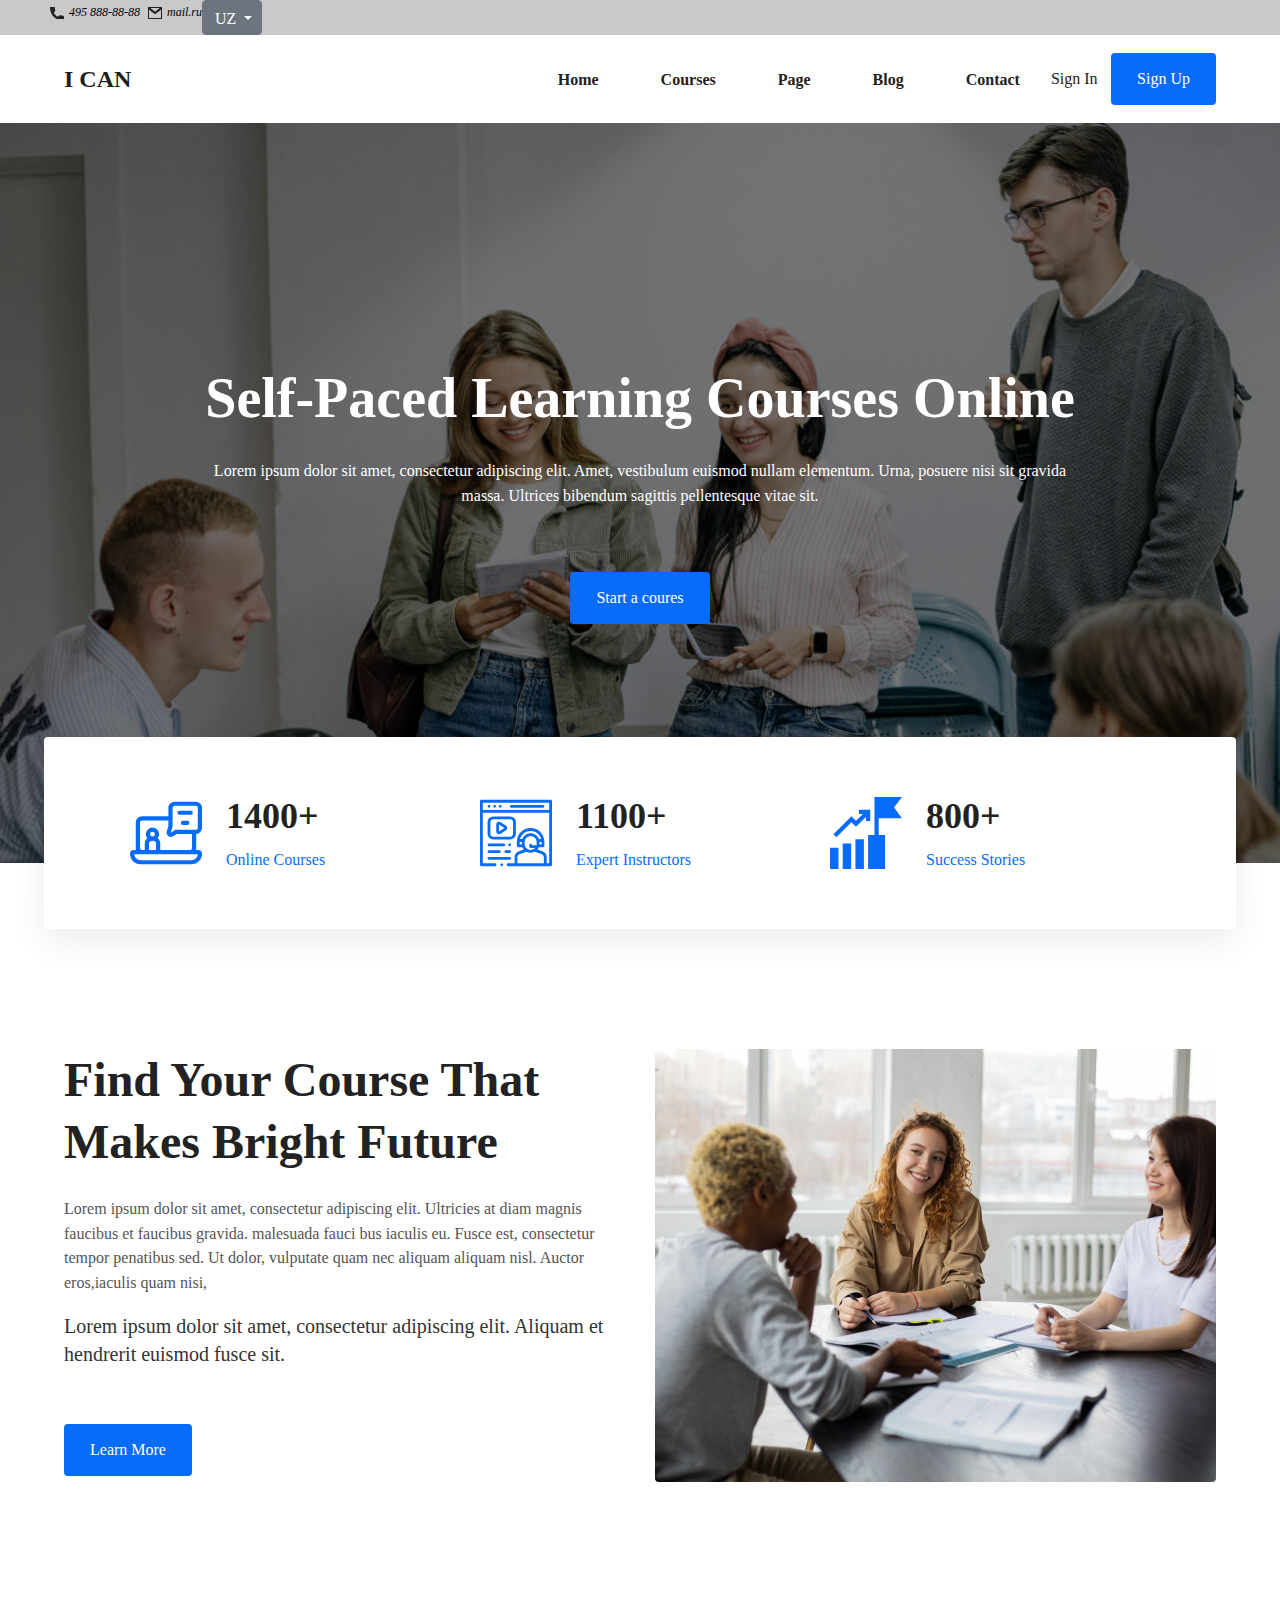
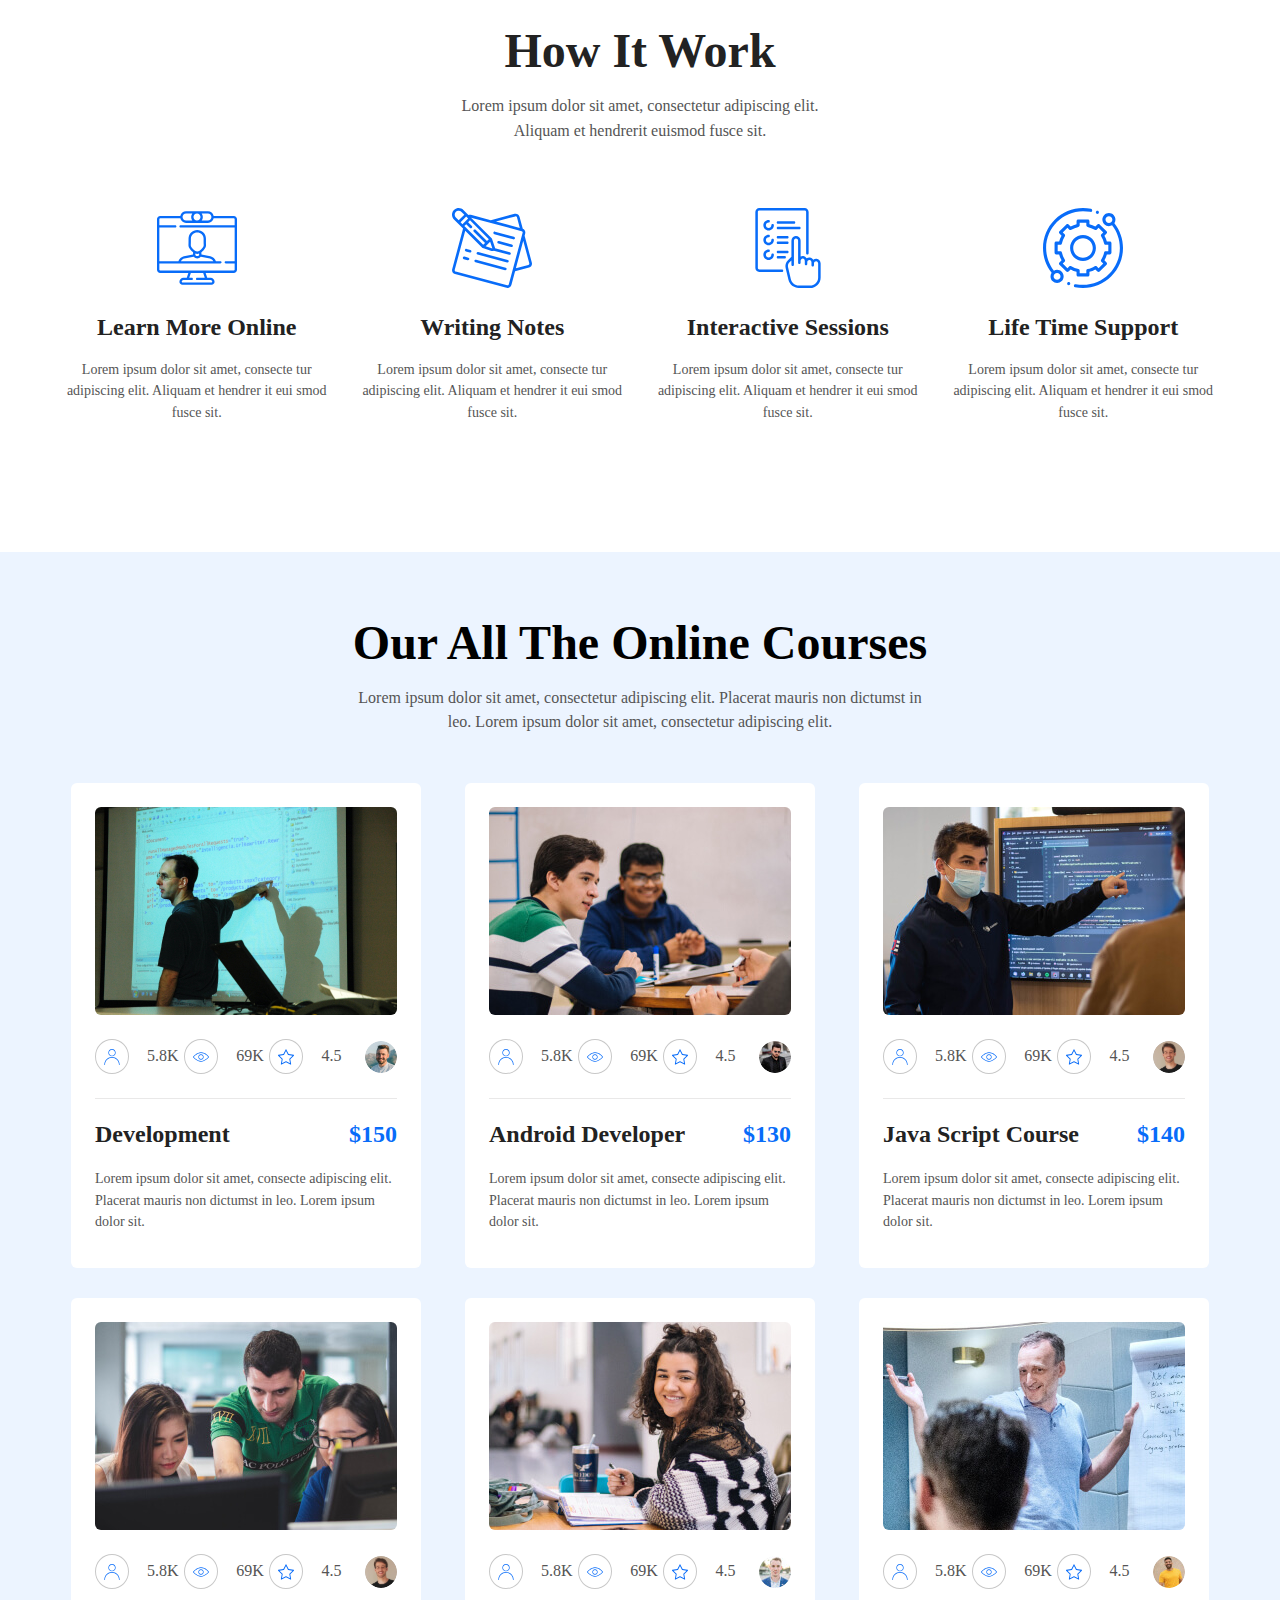
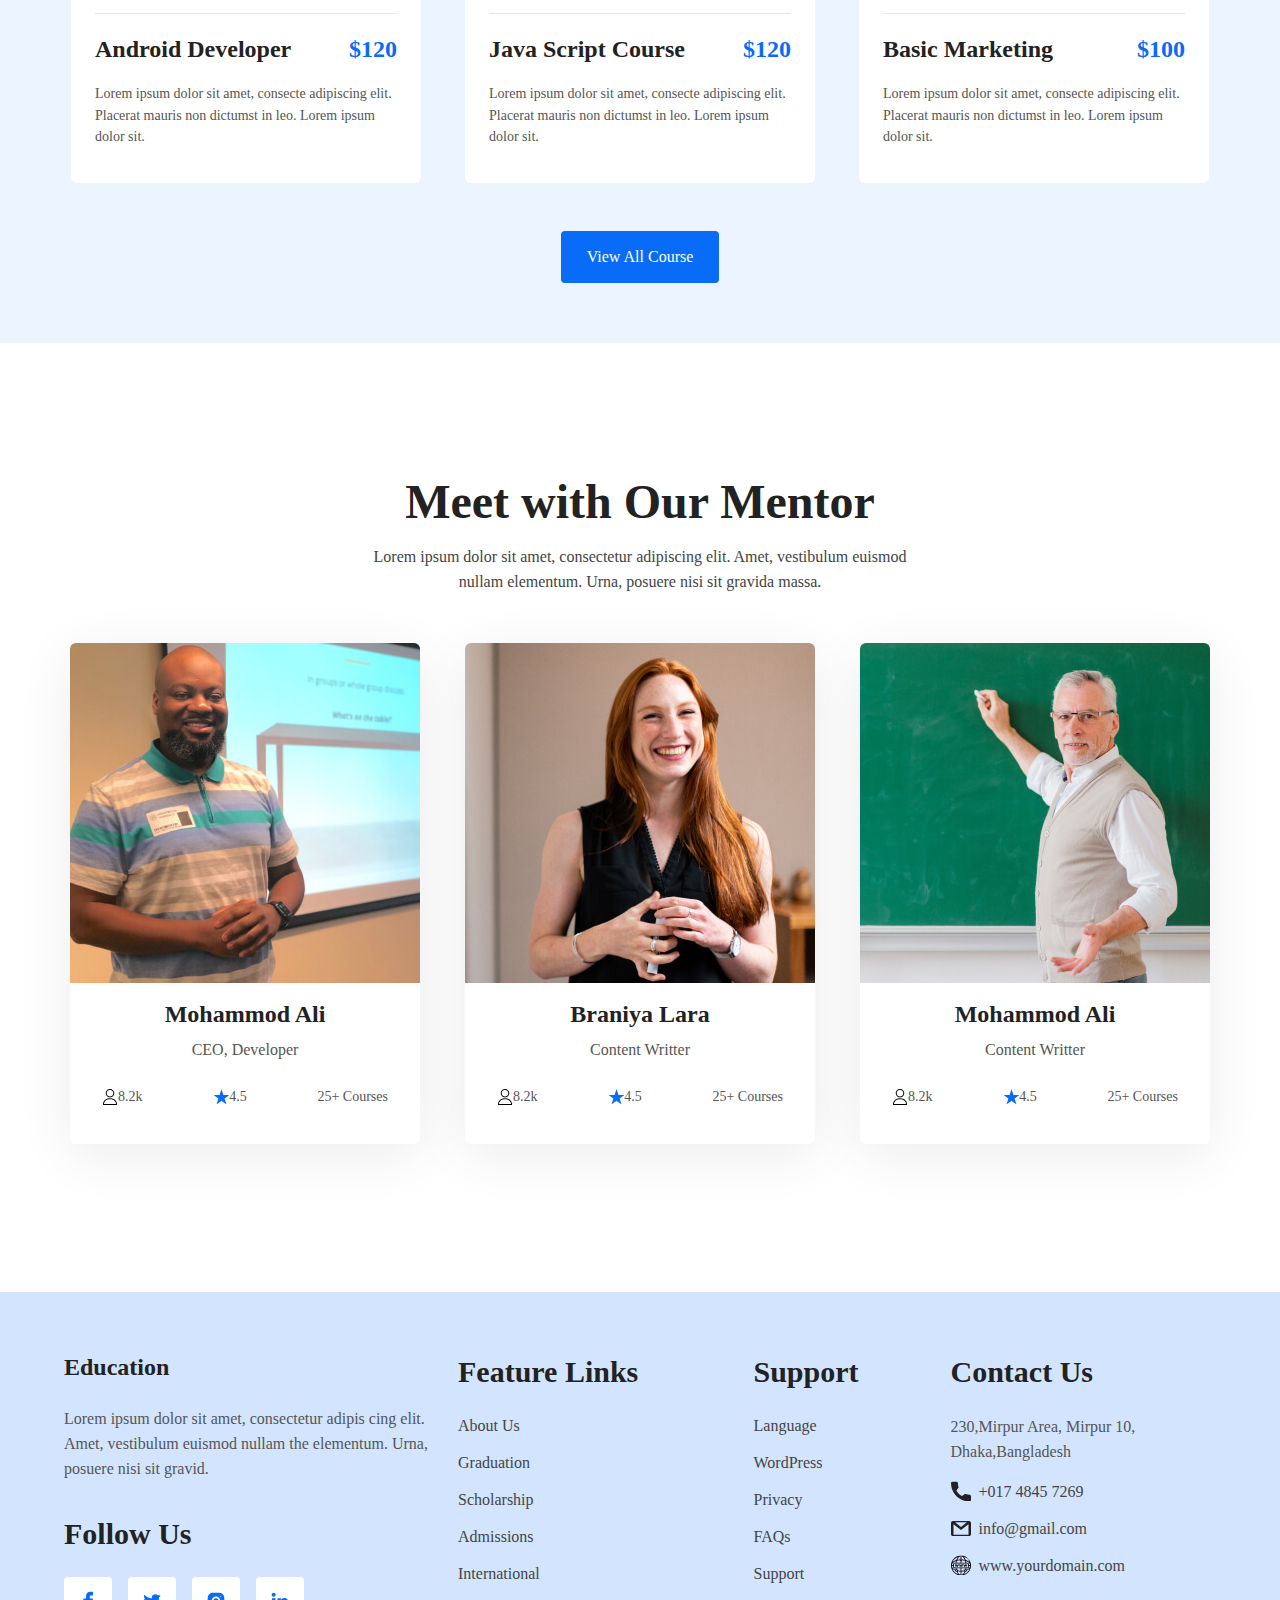
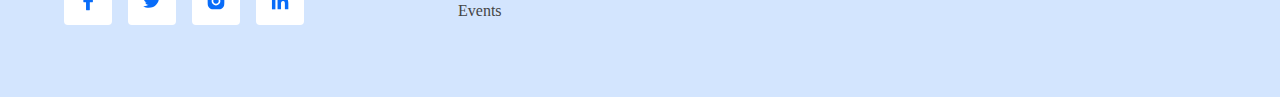
==== commit 8730aacb: "language but" ====
--- a/index.html
+++ b/index.html
@@ -34,8 +34,17 @@
                 mail.ru
               </li>
             </a>
-           
+            <div class="dropdown dropdown_language d-flex justify-content-end">
+              <button class="btn btn-secondary dropdown-toggle dropdown_language_but" type="button" id="dropdownMenuButton1" data-bs-toggle="dropdown" aria-expanded="false">
+                UZ
+              </button>
+              <ul class="dropdown-menu" aria-labelledby="dropdownMenuButton1">
+                <li><a class="dropdown-item" href="#">RU</a></li>
+                <li><a class="dropdown-item" href="#">ENG</a></li>
+              </ul>
+            </div>
           </ul>
+         
         </div>
       </div>
     </div>
--- a/css/styles.css
+++ b/css/styles.css
@@ -115,6 +115,25 @@
   height: 12px;
   margin-right: 2px;
 }
+.btn-secondary:hover{
+  color: #fff;
+  background-color: none;
+  border: none;
+}
+
+.btn-secondary:focus{
+  box-shadow: none;
+}
+.dropdown_language_but{
+  width: 60px;
+  height: 35px;
+}
+
+.dropdown-menu{
+  min-width: 1rem;
+  border: none;
+  /* transition: all .1s ease; */
+}
 
 /* MAIN CONTENT  */
 .main-content{
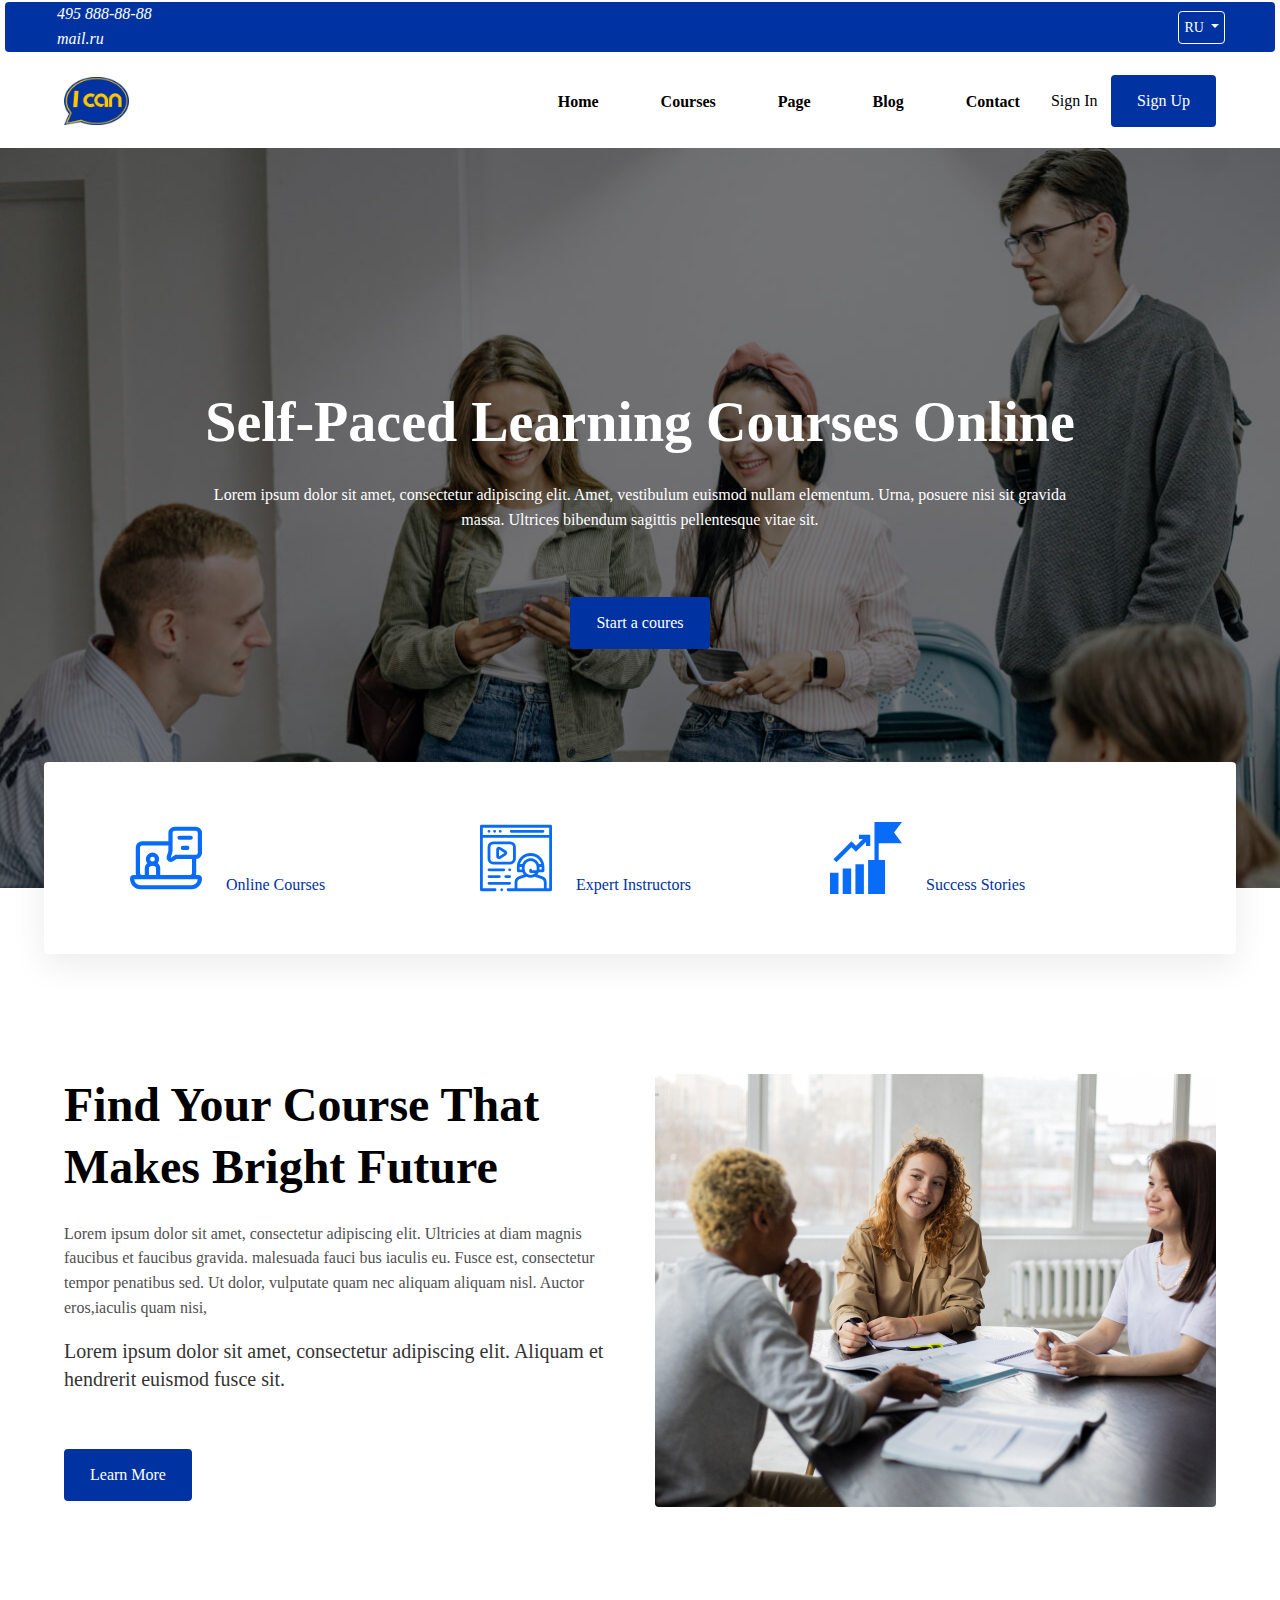
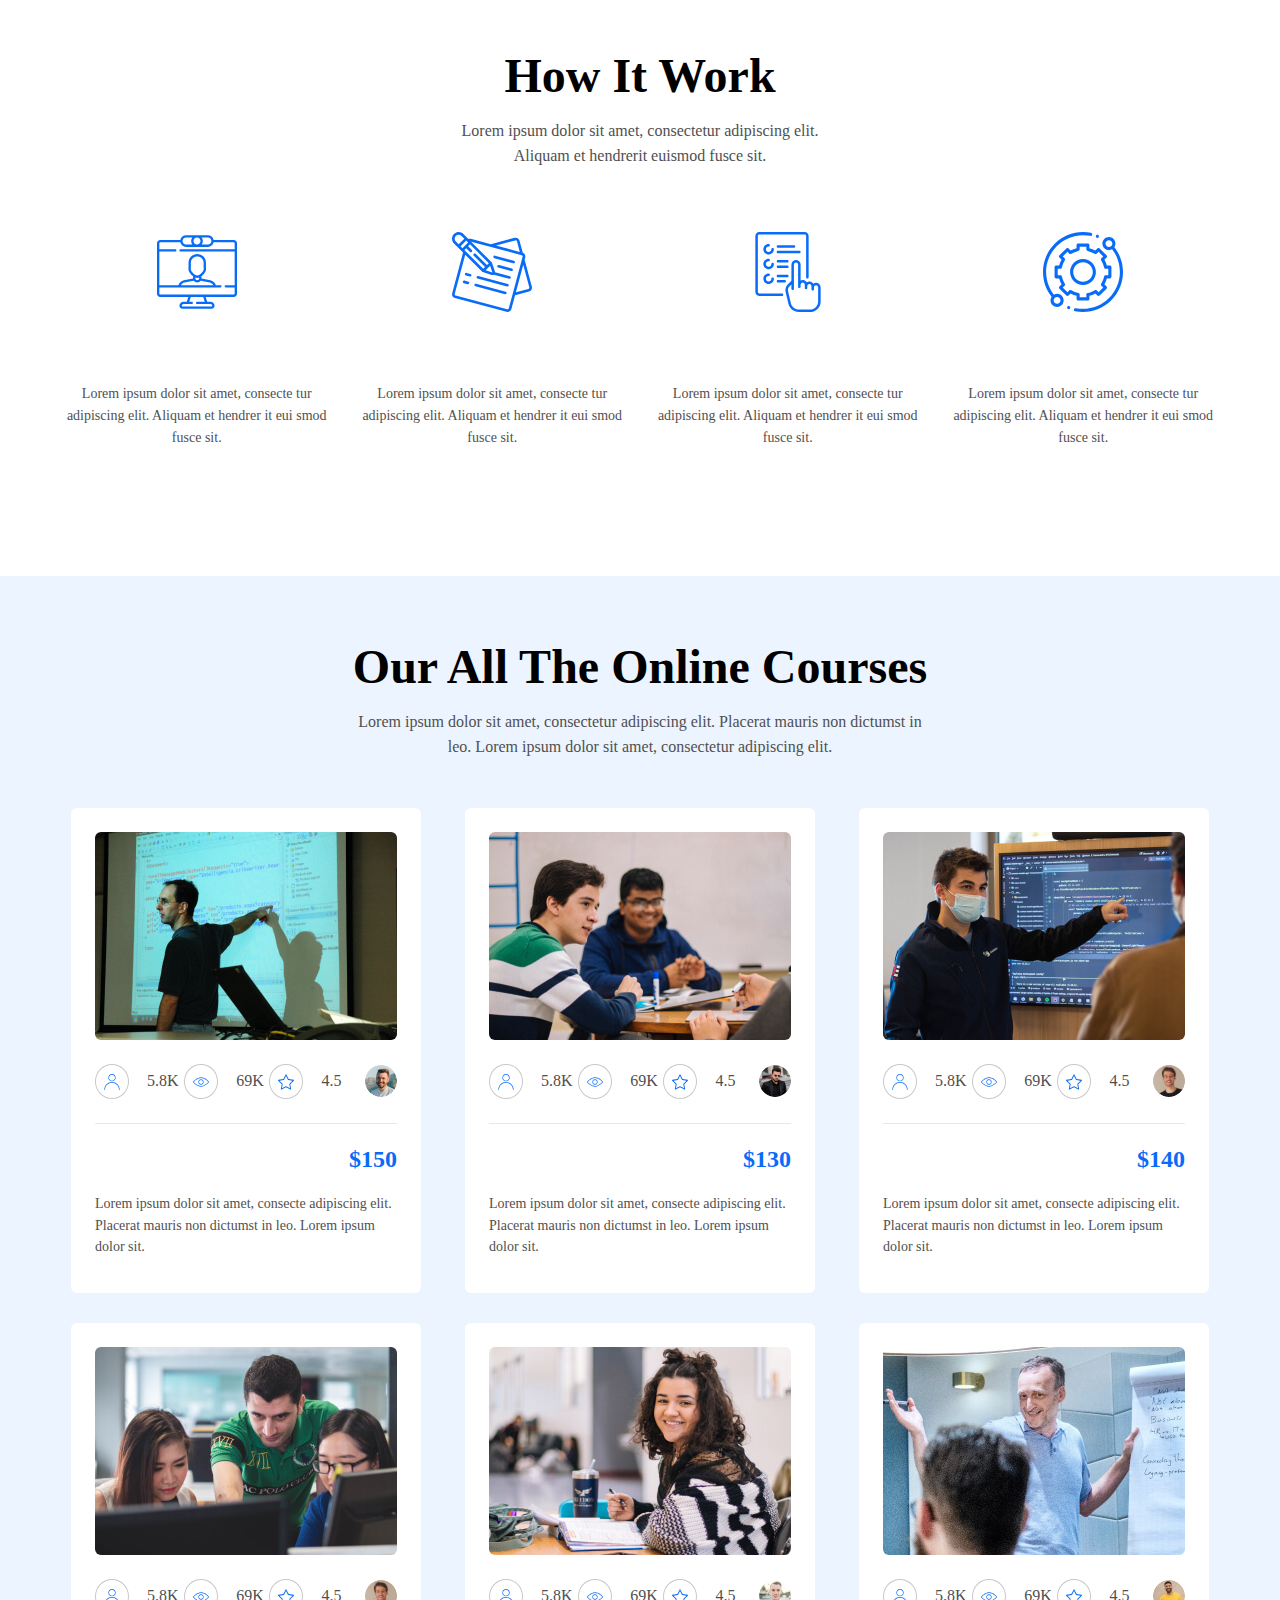
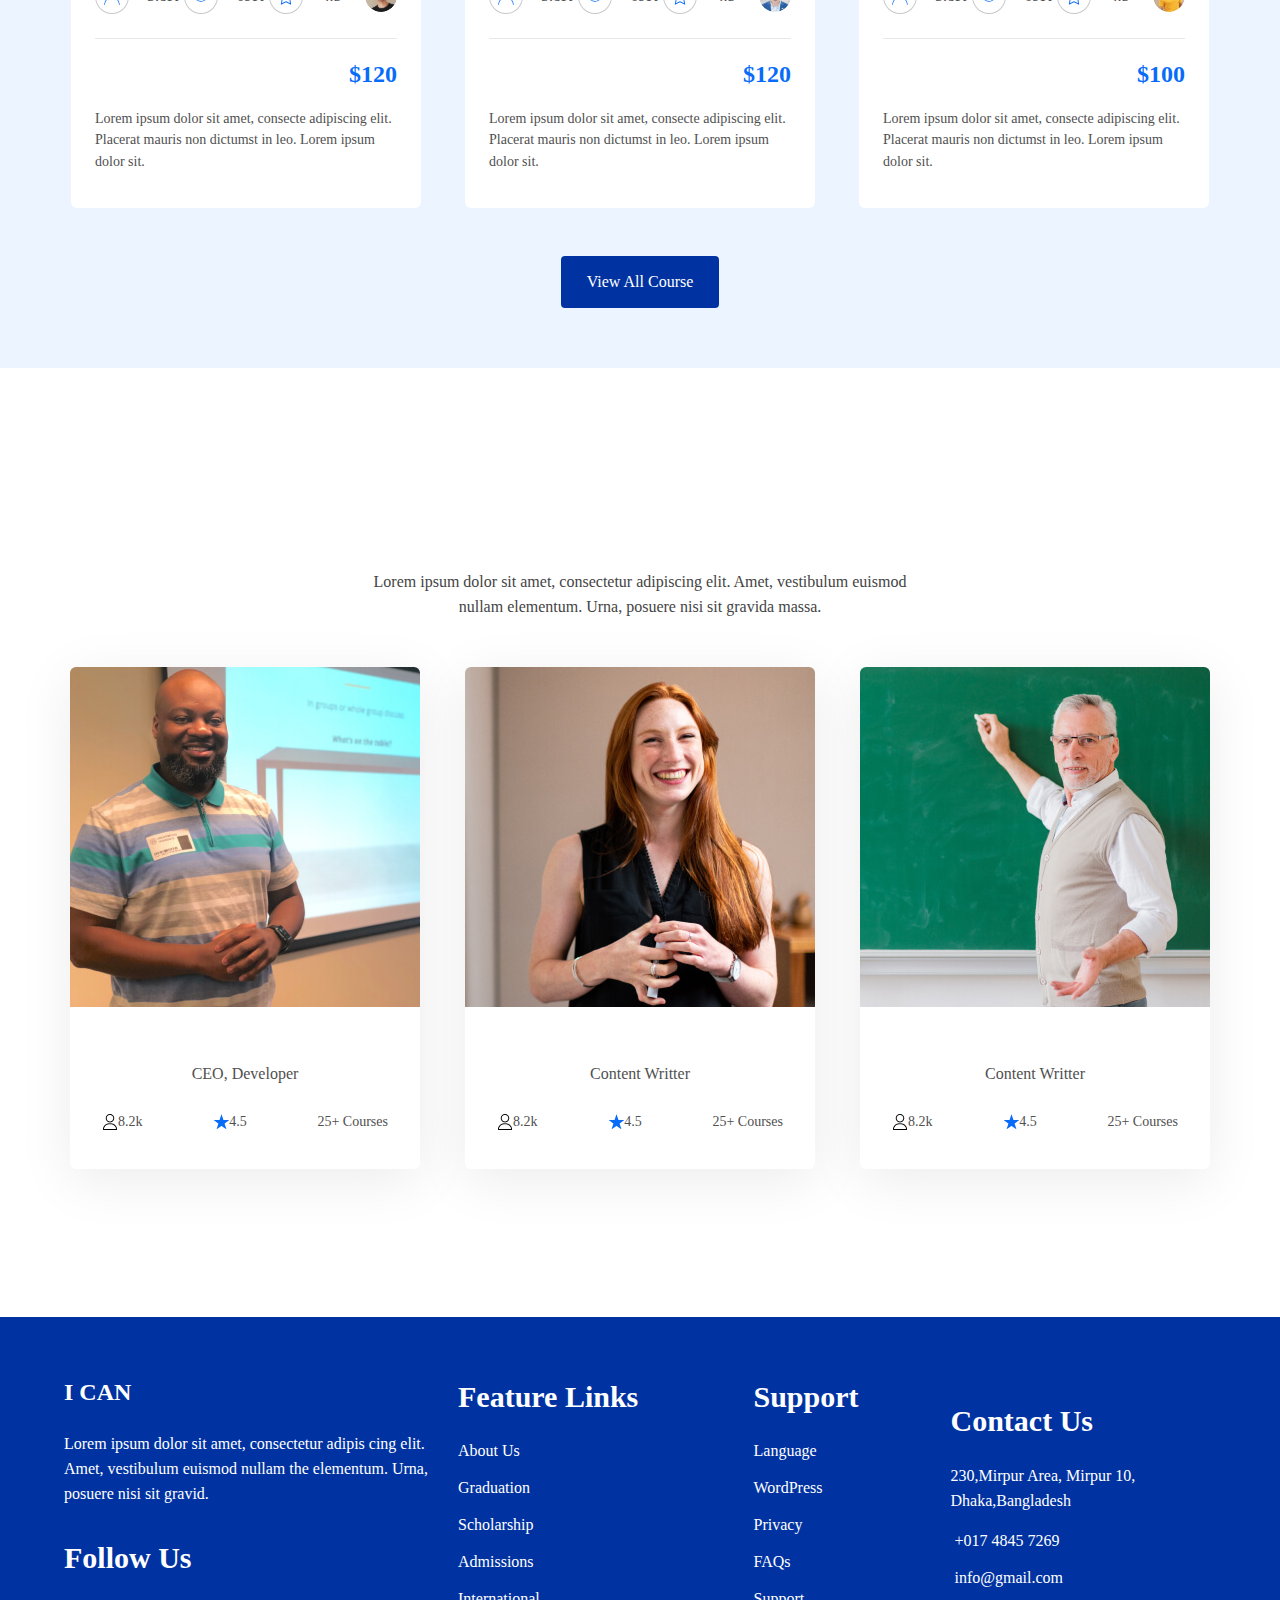
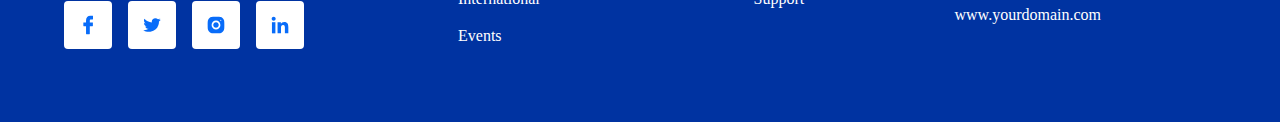
==== commit 8b5e47b0: "dd" ====
--- a/index.html
+++ b/index.html
@@ -10,6 +10,7 @@
   <link rel="preconnect" href="https://fonts.googleapis.com">
   <link rel="preconnect" href="https://fonts.gstatic.com" crossorigin>
   <link href="https://fonts.googleapis.com/css2?family=Oswald&display=swap" rel="stylesheet">
+  <link rel="stylesheet" href="https://cdnjs.cloudflare.com/ajax/libs/font-awesome/6.1.1/css/all.min.css" integrity="sha512-KfkfwYDsLkIlwQp6LFnl8zNdLGxu9YAA1QvwINks4PhcElQSvqcyVLLD9aMhXd13uQjoXtEKNosOWaZqXgel0g==" crossorigin="anonymous" referrerpolicy="no-referrer" />
   <!-- BOOTSTRAP -->
   <link rel="stylesheet" href="https://cdn.jsdelivr.net/npm/bootstrap@4.3.1/dist/css/bootstrap.min.css"
     integrity="sha384-ggOyR0iXCbMQv3Xipma34MD+dH/1fQ784/j6cY/iJTQUOhcWr7x9JvoRxT2MZw1T" crossorigin="anonymous">
@@ -17,34 +18,39 @@
   <link rel="stylesheet" href="css/normalize.css">
   <link rel="stylesheet" href="css/styles.css">
 </head>
+
 <body>
   
   <div class="top-box">
     <div class="container">
-      <div class="row">
-        <div class="col-xs-12 ml-3">
-          <ul class="top-list row justify-content-end">
+      <div class="row justify-content-between align-items-center">
+        <div class="col-xs-6">
+          <ul class="top-list ">
             <li class="top-photo">
-              <a class="text-decoration-none top-link" href="#"><img src="imgs/phone_icon.svg" alt="img">
+              <a class="text-decoration-none top-link" href="#">
+                <i class="fa fa-phone" aria-hidden="true"></i>
                 495 888-88-88 </a>
             </li>
-            <a href="mailto:mail.ru" class="text-decoration-none ml-2">
-              <li class=" justify-content-end">
-                <img src="imgs/mail_icon.svg" alt="">
+            <li>
+              <a href="mailto:mail.ru" class="text-decoration-none">
+                <i class="fa fa-envelope" aria-hidden="true"></i>
                 mail.ru
-              </li>
             </a>
-            <div class="dropdown dropdown_language d-flex justify-content-end">
-              <button class="btn btn-secondary dropdown-toggle dropdown_language_but" type="button" id="dropdownMenuButton1" data-bs-toggle="dropdown" aria-expanded="false">
-                UZ
-              </button>
-              <ul class="dropdown-menu" aria-labelledby="dropdownMenuButton1">
-                <li><a class="dropdown-item" href="#">RU</a></li>
-                <li><a class="dropdown-item" href="#">ENG</a></li>
-              </ul>
-            </div>
-          </ul>
-         
+            </li>
+            
+           
+          </ul>          
+        </div>
+        <div class="col-xs-6">
+          <div class="dropdown">
+            <button class="btn drop-btn dropdown-toggle" type="button" id="dropdownMenu2" data-bs-toggle="dropdown" aria-expanded="false">
+              RU
+            </button>
+            <ul class="dropdown-menu" aria-labelledby="dropdownMenu2">
+              <li><button class="dropdown-item" type="button">UZ</button></li>
+              <li><button class="dropdown-item" type="button">EN</button></li>
+            </ul>
+          </div>
         </div>
       </div>
     </div>
@@ -57,8 +63,8 @@
   <header class="site-header" id="Home">
     <nav class="navbar navbar-expand-lg navbar-light ">
       <div class="container">
-        <a class="navbar-brand site-logo-link" href="#">I CAN</a>
-        <button class="navbar-toggler " type="button" data-bs-toggle="collapse" data-bs-target="#navbarNav" aria-controls="navbarNav" aria-expanded="false" aria-label="Toggle navigation">
+        <a class="navbar-brand site-logo-link" href="#"><img src="imgs/i.can.logo.jpg" width="65px" alt=""></a>
+        <button class="navbar-toggler" type="button" data-bs-toggle="collapse" data-bs-target="#navbarNav" aria-controls="navbarNav" aria-expanded="false" aria-label="Toggle navigation">
           <span class="navbar-toggler-icon"></span>
         </button>
         <div class="collapse navbar-collapse justify-content-end text-center" id="navbarNav">
@@ -469,7 +475,7 @@
       <div class="container">
         <div class="row"> 
           <div class="col-xs-12 phone-links text-center">
-            <a class="phone-link" href="roboto.html"><img src="imgs/mental-arifmetika.jpg" alt="roboto"><span class="roboto">robototexnika</span></a>
+            <a class="phone-link" href="roboto.html"><img src="imgs/Mental.arifmetika.jpg" alt="roboto"><span class="roboto">robototexnika</span></a>
             <div class="ellipse d-flex justify-content-between">
               <div class="subject-phone d-flex ">
                 <div class="observers d-flex">
@@ -487,9 +493,9 @@
                   <div class="followers">4.5</div>
                 </div>
               </div>
-              <a href="roboto.html"><button type="button" class="btn btn-info">To`liq</button>              </a>
-            </div>
-            <a class="phone-link" href="#"><img src="imgs/mental-arifmetika.jpg" alt=""><span class="mentalarifmetika">mental arifmetika</span></a>
+              <a href="roboto.html"><button type="button" class="phone_btn btn">To`liq</button>              </a>
+            </div>
+            <a class="phone-link" href="#"><img src="imgs/maktabga.tayorlov.jpg" alt=""><span class="mentalarifmetika">mental arifmetika</span></a>
             <div class="ellipse d-flex justify-content-between">
               <div class="subject-phone d-flex ">
                 <div class="observers d-flex">
@@ -507,9 +513,9 @@
                   <div class="followers">4.5</div>
                 </div>
               </div>
-              <a href="roboto.html"><button type="button" class="btn btn-info">To`liq</button>              </a>
-            </div>
-            <a class="phone-link" href="#"><img src="imgs/emglish.jpg" alt=""><span class="english">english</span></a>
+              <a href="roboto.html"><button type="button" class="phone_btn btn">To`liq</button>              </a>
+            </div>
+            <a class="phone-link" href="#"><img src="imgs/Mental.arifmetika.jpg" alt=""><span class="english">english</span></a>
             <div class="ellipse d-flex justify-content-between">
               <div class="subject-phone d-flex ">
                 <div class="observers d-flex">
@@ -527,7 +533,7 @@
                   <div class="followers">4.5</div>
                 </div>
               </div>
-              <a href="roboto.html"><button type="button" class="btn btn-info">To`liq</button>              </a>
+              <a href="roboto.html"><button type="button" class="phone_btn btn ">To`liq</button>              </a>
             </div>
             <a class="phone-link" href="#"><span class="phone-subject5"></span></a>
           </div>
@@ -544,7 +550,7 @@
     <div class="container footer-container">
       <div class="row footer-list">
         <div class="col-lg-4 footer-left">
-          <a class="site-logo-link" href="#">Education</a>
+          <a class="site-logo-link" href="#">I CAN</a>
           <p class="footer-left-text">Lorem ipsum dolor sit amet, consectetur adipis cing elit. Amet, vestibulum euismod
             nullam the elementum. Urna, posuere nisi sit gravid.</p>
           <h3 class="footer-heading">Follow Us</h3>
@@ -616,19 +622,19 @@
           </ul>
         </div>
         <div class="col-lg-3 contact-us">
-          <h3 class="contact-us-heading">Contact Us</h3>
+          <h3 class="contact-us-heading mt-4">Contact Us</h3>
           <div class="company-adress">230,Mirpur Area, Mirpur 10, Dhaka,Bangladesh</div>
           <div class="company-source">
-            <img class="company-source-img" src="imgs/call.svg" alt="" width="20" height="20">
-            <div class="company-source-text">+017 4845 7269</div>
+            <i class="fa fa-phone" aria-hidden="true"></i>
+            <div class="company-source-text ml-1">+017 4845 7269</div>
           </div>
           <div class="company-source">
-            <img class="company-source-img" src="imgs/gmail.svg" alt="" width="20" height="20">
-            <div class="company-source-text">info@gmail.com</div>
+            <i class="fa fa-envelope" aria-hidden="true"></i>
+            <div class="company-source-text ml-1">info@gmail.com</div>
           </div>
           <div class="company-source">
-            <img class="company-source-img" src="imgs/domain.svg" alt="" width="20" height="20">
-            <div class="company-source-text">www.yourdomain.com</div>
+            <i class="fa fa-globe" aria-hidden="true"></i>
+            <div class="company-source-text ml-1">www.yourdomain.com</div>
           </div>
         </div>
       </div>
--- a/css/styles.css
+++ b/css/styles.css
@@ -1,8 +1,8 @@
 /* CUSTOM PROPERTY */
 :root{
-  --primary-color: #222;
-  --text-color: #555;
-  --bg-color: #086CF9;
+  --primary-color: #fff;
+  --text-color: #505050;
+  --bg-color: #0033a1;
 }
 /* FONTS */
 @font-face {
@@ -101,38 +101,38 @@
   margin-left: auto;
 }
 .top-box{
-  background-color: rgb(202, 200, 200);
+  margin: 2px 5px;
+  background-color: var(--bg-color);
+  border-radius: 4px;
   font-style: italic ;
-  font-weight: 200;
+  font-weight: 400;
+}
+.dropdown-menu{
+  margin: 0;
+  padding: 0;
+  min-width: 40px;
+}
+.drop-btn{
+  border: 1px solid var(--primary-color);
+  margin-right: 6px;
+  padding: 5px;
+  font-size: 14px;
+  color: #fff;
+}
+.drop-btn:focus{
+  box-shadow: none;
+  color: #fff;
+
 }
 .top-list a{
-  color: #000;
-  font-size: 12px;
-
+  padding-left: 8px;
+  color: #fff;
+  font-size: 16px;
 }
 .top-list a img{
-  width: 14px;
-  height: 12px;
+  width: 16px;
+  height: 14px;
   margin-right: 2px;
-}
-.btn-secondary:hover{
-  color: #fff;
-  background-color: none;
-  border: none;
-}
-
-.btn-secondary:focus{
-  box-shadow: none;
-}
-.dropdown_language_but{
-  width: 60px;
-  height: 35px;
-}
-
-.dropdown-menu{
-  min-width: 1rem;
-  border: none;
-  /* transition: all .1s ease; */
 }
 
 /* MAIN CONTENT  */
@@ -166,15 +166,12 @@
   padding-top: 15px;
   margin: 0 31px;
 }
-.navbar-light .navbar-toggler{
-  border-color: #000;
-}
 .sitenav-item-link {
   font-weight: 700;
   font-size: 16px;
   line-height: 155%;
   text-decoration: none;
-  color: var(--primary-color);
+  color: #000;
   transition: opacity 0.4s ease, color 0.4s ease;
 }
 .sitenav-item-link:hover{
@@ -190,7 +187,7 @@
   margin-right: 10px;
   font-size: 16px;
   line-height: 155%;
-  color: var(--primary-color);
+  color: #000;
   transition: opacity 0.4s ease, color 0.4s ease;
 }
 .site-signin:hover{
@@ -299,6 +296,7 @@
 .course-heading {
   margin-top: 0;
   margin-bottom: 24px;
+  color: #000;
   font-weight: 700;
   font-size: 48px;
   line-height: 62px;
@@ -331,6 +329,7 @@
 .how-it-work-heading {
   margin-top: 0;
   margin-bottom: 12px;
+  color: #000;
   font-weight: 700;
   font-size: 48px;
   line-height: 62px;
@@ -543,7 +542,7 @@
 .site-footer {
   padding-top: 60px;
   padding-bottom: 60px;
-  background-color: #D3E5FE;
+  background-color: #0033a1;
 }
 footer .site-logo-link {
   display: inline-block;
@@ -554,7 +553,7 @@
   margin-bottom: 32px;
   font-size: 16px;
   line-height: 155%;
-  color: var(--text-color);
+  color: var(--primary-color);
 }
 .footer-heading {
   margin-top: 0;
@@ -585,6 +584,7 @@
   font-weight: 700;
   font-size: 30px;
   line-height: 39px;
+  display: block;
 }
 .feature-links-item {
   margin-bottom: 16px;
@@ -592,7 +592,7 @@
   line-height: 21px;
 }
 .feature-links-item-link {
-  color: #444;
+  color: var(--primary-color);
 }
 .contact-us-heading {
   margin-top: 0;
@@ -605,7 +605,7 @@
   margin-bottom: 16px;
   font-size: 16px;
   line-height: 155%;
-  color: var(--text-color);
+  color: var(--primary-color);
 }
 .company-source {
   display: flex;
@@ -620,7 +620,7 @@
 .company-source-text {
   font-size: 16px;
   line-height: 21px;
-  color: #444;
+  color: #fff;
 }
 /*  MOBILNI  */
 .phone{
@@ -671,6 +671,29 @@
   top: 65%;
   left: 0%;
 
+}
+.phone_btn{
+  background-color:#ffc600;
+  margin-right: 6px;
+  color: var(--text-color);
+}
+/*  PAGE   */
+.back-button{
+  padding: 5px;
+  background-color: var(--bg-color);
+  border-radius: 5px;
+  color: #fff;
+  font-size: 18px;
+}
+.tirt-h3{
+  margin: 15px 0;
+  text-align: center;
+  color: var(--text-color);
+}
+.page-text{
+  margin-top: 15px;
+  color: var(--text-color);
+  font-size: 14px;
 }
 #top {
   display: none;
@@ -707,7 +730,7 @@
 }
 @media screen and (max-width: 576px) {
   body{
-    background-color: #e8e9e9;
+    background-color: #fff;
   }
   .site-logo-link{
     font-size: 20px;
@@ -715,9 +738,6 @@
   .navbar-toggler{
     padding: 2px 5px;
     font-size: 14px;
-  }
-  .navbar-light .navbar-toggler{
-    border-color: #000;
   }
   .hero{
     display: none;
@@ -770,7 +790,7 @@
   }
   .ellipse {
     align-items: center;
-    margin: 8px 0; 
+    margin: 30px 0 40px 0; 
   }
   .user-button {
     margin: 0 5px 0 8px;
@@ -788,6 +808,7 @@
     line-height: 155%;
     color: var(--text-color);
   }
+  /* FOOTER */
   .feature-links{
     display: none;
   }
